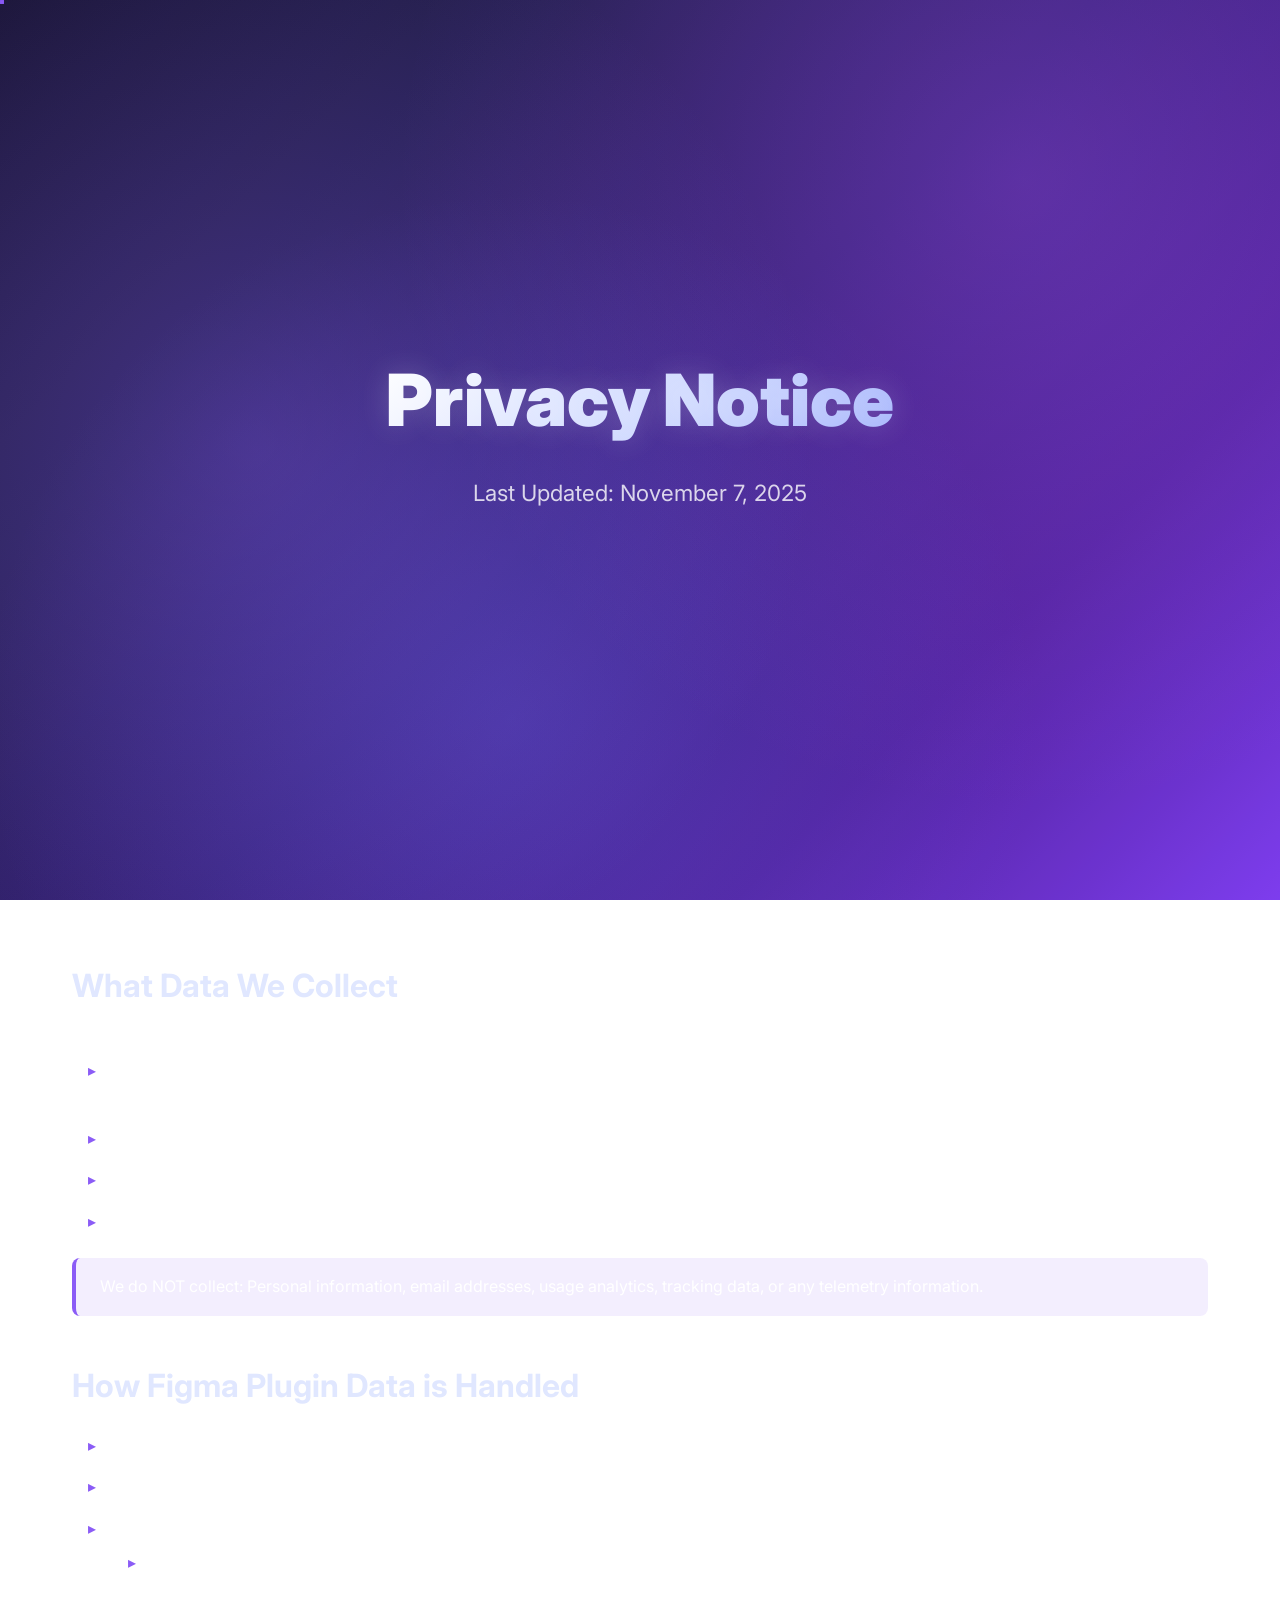
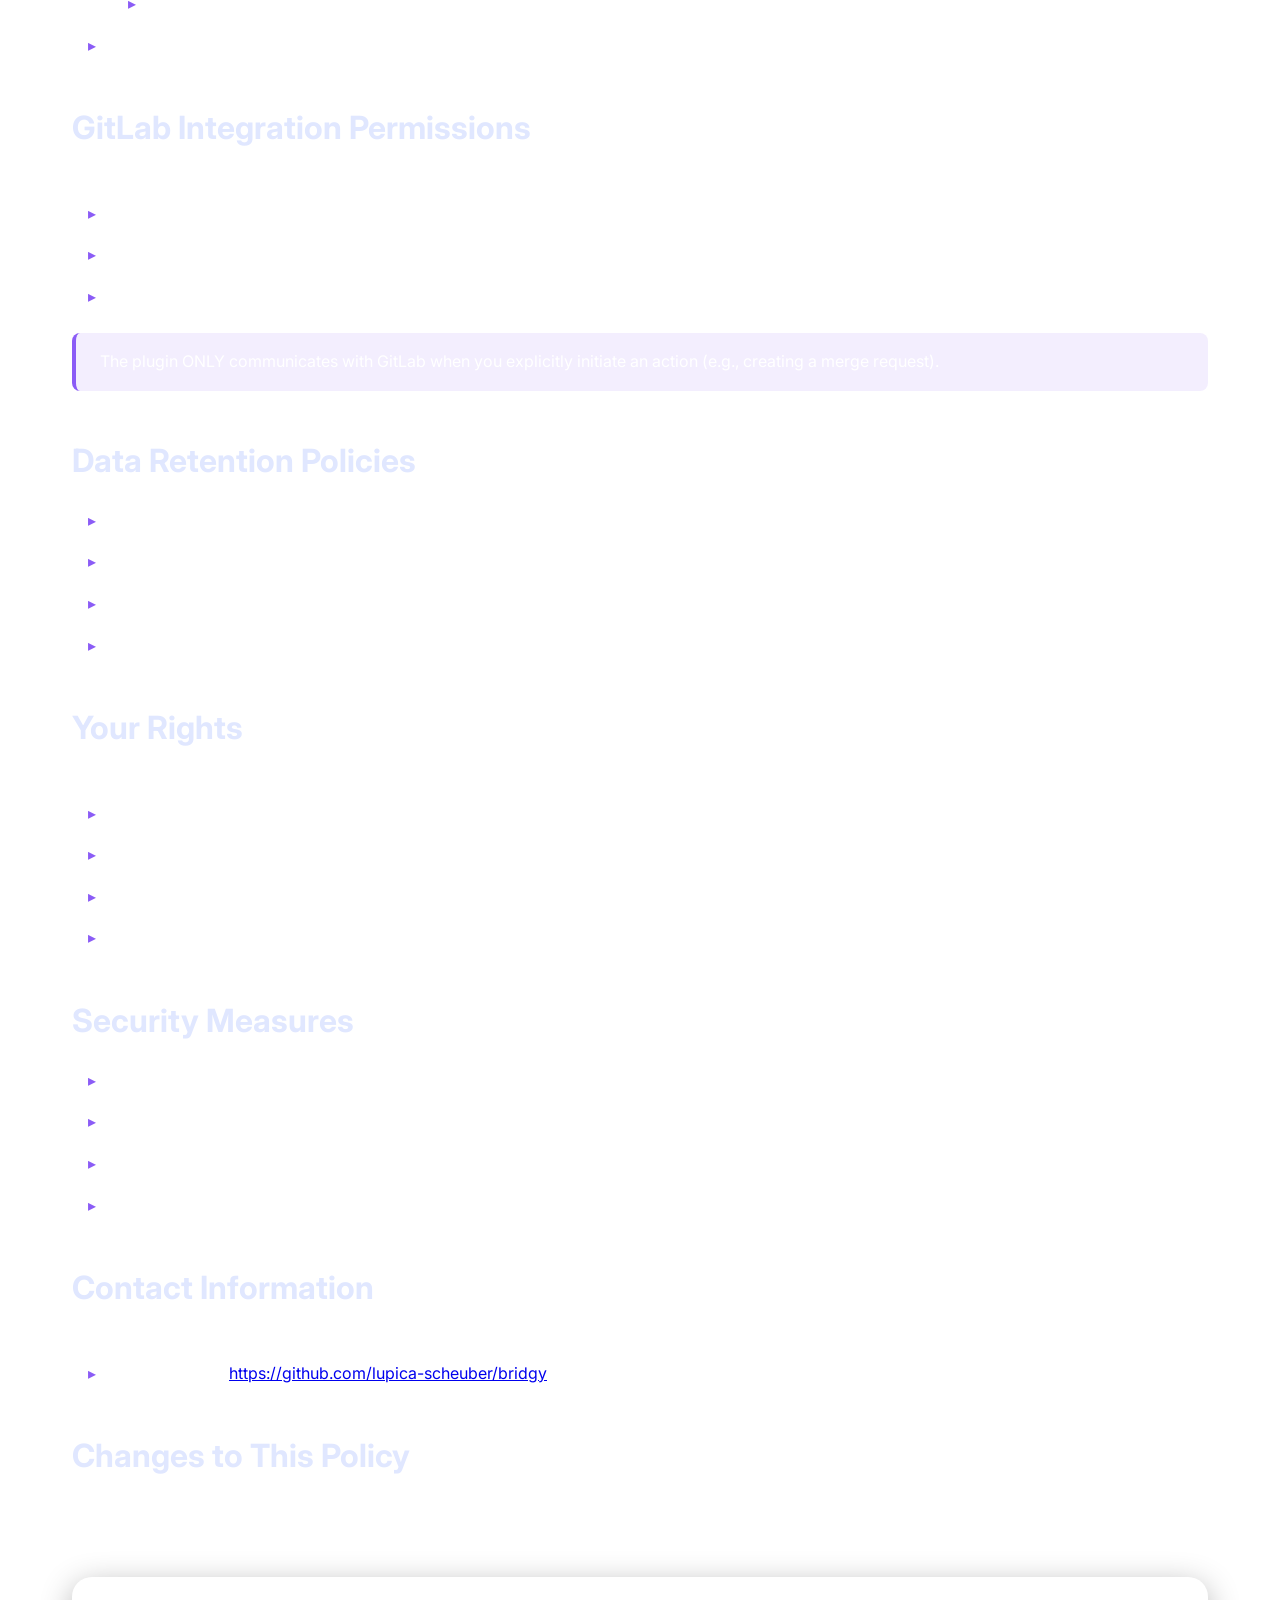
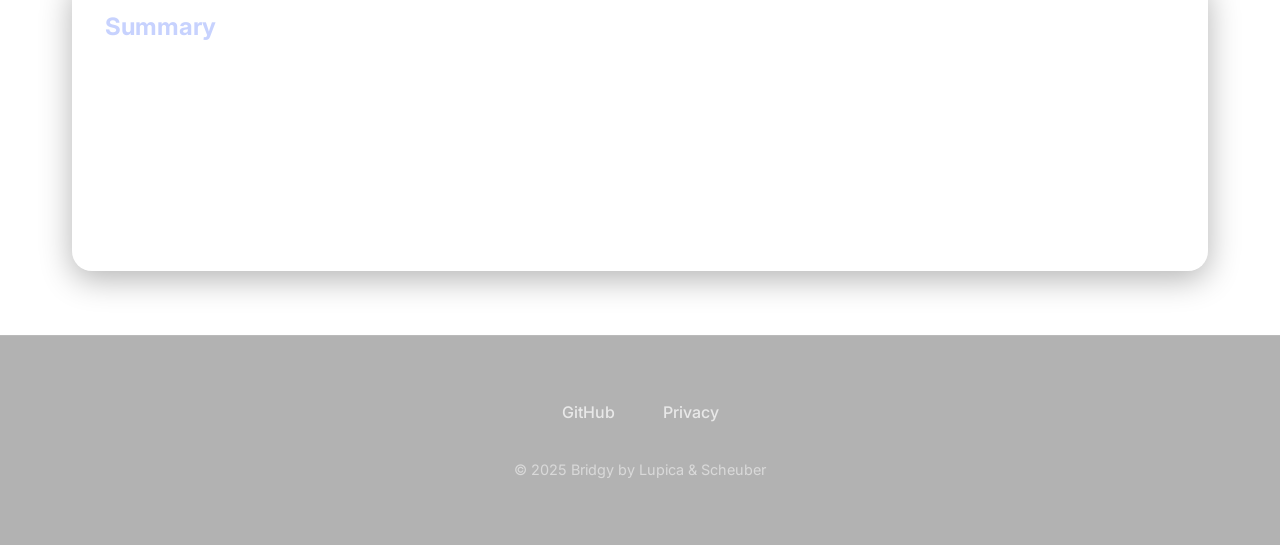
==== privacy-policy.html @ 962720c4 "Convert site to Astro with shared layout and improved footer - Replace plain HTML with Astro-generat" ====
<!DOCTYPE html><html lang="en"> <head><meta charset="UTF-8"><meta name="viewport" content="width=device-width, initial-scale=1.0"><title>Privacy Policy - Bridgy</title><meta name="description" content="Privacy policy for Bridgy - Learn how we handle your data in our Figma to code automation plugin"><meta name="keywords" content="Figma Plugin, Design to Code, Automated UI Engineering, Design Tokens, Git Integration, Tailwind Export, Design Handoff, UI Automation"><meta name="author" content="Lupica & Scheuber"><meta name="robots" content="index, follow"><link rel="canonical" href="https://bridgy.dev/privacy-policy/"><!-- Open Graph / Facebook --><meta property="og:type" content="website"><meta property="og:url" content="https://bridgy.dev/privacy-policy/"><meta property="og:title" content="Privacy Policy - Bridgy"><meta property="og:description" content="Privacy policy for Bridgy - Learn how we handle your data in our Figma to code automation plugin"><meta property="og:image" content="https://bridgy.dev/og-image.svg"><meta property="og:site_name" content="Bridgy"><!-- Twitter --><meta property="twitter:card" content="summary_large_image"><meta property="twitter:title" content="Privacy Policy - Bridgy"><meta property="twitter:description" content="Privacy policy for Bridgy - Learn how we handle your data in our Figma to code automation plugin"><meta property="twitter:image" content="https://bridgy.dev/og-image.svg"><!-- Additional SEO --><meta name="theme-color" content="#8b5cf6"><link rel="icon" type="image/svg+xml" href="/favicon.svg"><link rel="manifest" href="/manifest.json"><!-- Fonts --><link rel="preconnect" href="https://fonts.googleapis.com"><link rel="preconnect" href="https://fonts.gstatic.com" crossorigin><link href="https://fonts.googleapis.com/css2?family=Inter:wght@300;400;500;600;700;800;900&display=swap" rel="stylesheet"><link rel="stylesheet" href="/_astro/index.Dl9SPty_.css">
<style>.privacy-hero[data-astro-cid-3llnt6j6]{padding:4rem 0;background:#8b5cf61a}.privacy-content[data-astro-cid-3llnt6j6]{padding:4rem 0}.privacy-section[data-astro-cid-3llnt6j6]{margin-bottom:3rem}.privacy-section[data-astro-cid-3llnt6j6] h2[data-astro-cid-3llnt6j6]{font-size:2rem;margin-bottom:1.5rem;color:#e0e7ff}.privacy-section[data-astro-cid-3llnt6j6] ul[data-astro-cid-3llnt6j6]{list-style:none;padding-left:1rem}.privacy-section[data-astro-cid-3llnt6j6] li[data-astro-cid-3llnt6j6]{margin-bottom:1rem;position:relative;padding-left:1.5rem}.privacy-section[data-astro-cid-3llnt6j6] li[data-astro-cid-3llnt6j6]:before{content:"▸";position:absolute;left:0;color:#8b5cf6}.privacy-section[data-astro-cid-3llnt6j6] ul[data-astro-cid-3llnt6j6] ul[data-astro-cid-3llnt6j6]{margin-top:.5rem}.privacy-highlight[data-astro-cid-3llnt6j6]{background:#8b5cf61a;border-left:4px solid #8b5cf6;padding:1rem 1.5rem;margin:1.5rem 0;border-radius:8px}.privacy-summary[data-astro-cid-3llnt6j6]{margin-top:3rem;padding:2rem}.privacy-summary[data-astro-cid-3llnt6j6] h3[data-astro-cid-3llnt6j6]{font-size:1.5rem;margin-bottom:1rem;color:#c7d2fe}
</style></head> <body>  <header data-astro-cid-3llnt6j6> <section class="hero privacy-hero" data-astro-cid-3llnt6j6> <div class="container" data-astro-cid-3llnt6j6> <div class="hero-content" data-astro-cid-3llnt6j6> <h1 class="hero-title" data-astro-cid-3llnt6j6>Privacy Notice</h1> <p class="hero-subtitle" data-astro-cid-3llnt6j6>Last Updated: November 7, 2025</p> </div> </div> </section> </header> <main class="privacy-content" data-astro-cid-3llnt6j6> <div class="container" data-astro-cid-3llnt6j6> <section class="privacy-section" data-astro-cid-3llnt6j6> <h2 data-astro-cid-3llnt6j6>What Data We Collect</h2> <p data-astro-cid-3llnt6j6>Our Figma plugin collects minimal data necessary for its functionality:</p> <ul data-astro-cid-3llnt6j6> <li data-astro-cid-3llnt6j6><strong data-astro-cid-3llnt6j6>Design Data:</strong> CSS variables, component information, text elements, and node properties from your Figma designs - all processed locally within your browser</li> <li data-astro-cid-3llnt6j6><strong data-astro-cid-3llnt6j6>GitLab Integration Settings:</strong> Project ID, repository URL, file paths, and branch names you provide</li> <li data-astro-cid-3llnt6j6><strong data-astro-cid-3llnt6j6>Authentication Token:</strong> Your GitLab personal access token (encrypted before storage)</li> <li data-astro-cid-3llnt6j6><strong data-astro-cid-3llnt6j6>Settings Preferences:</strong> Your configuration choices for the plugin</li> </ul> <p class="privacy-highlight" data-astro-cid-3llnt6j6>We do NOT collect: Personal information, email addresses, usage analytics, tracking data, or any telemetry information.</p> </section> <section class="privacy-section" data-astro-cid-3llnt6j6> <h2 data-astro-cid-3llnt6j6>How Figma Plugin Data is Handled</h2> <ul data-astro-cid-3llnt6j6> <li data-astro-cid-3llnt6j6>All design data extraction and processing happens locally in your browser</li> <li data-astro-cid-3llnt6j6>No design data is transmitted to external servers</li> <li data-astro-cid-3llnt6j6>Settings can be stored in two ways:
<ul data-astro-cid-3llnt6j6> <li data-astro-cid-3llnt6j6><strong data-astro-cid-3llnt6j6>Personal Storage:</strong> Private to you, not shared with team members</li> <li data-astro-cid-3llnt6j6><strong data-astro-cid-3llnt6j6>Document Storage:</strong> Can be shared with team members (you choose)</li> </ul> </li> <li data-astro-cid-3llnt6j6>All caches are temporary and cleared automatically after 5-10 minutes</li> </ul> </section> <section class="privacy-section" data-astro-cid-3llnt6j6> <h2 data-astro-cid-3llnt6j6>GitLab Integration Permissions</h2> <p data-astro-cid-3llnt6j6>When you connect to GitLab, the plugin requires:</p> <ul data-astro-cid-3llnt6j6> <li data-astro-cid-3llnt6j6><strong data-astro-cid-3llnt6j6>API Access:</strong> Using your personal access token</li> <li data-astro-cid-3llnt6j6><strong data-astro-cid-3llnt6j6>Repository Write Access:</strong> To create commits, branches, and merge requests</li> <li data-astro-cid-3llnt6j6><strong data-astro-cid-3llnt6j6>Repository Read Access:</strong> To verify project information and file paths</li> </ul> <p class="privacy-highlight" data-astro-cid-3llnt6j6>The plugin ONLY communicates with GitLab when you explicitly initiate an action (e.g., creating a merge request).</p> </section> <section class="privacy-section" data-astro-cid-3llnt6j6> <h2 data-astro-cid-3llnt6j6>Data Retention Policies</h2> <ul data-astro-cid-3llnt6j6> <li data-astro-cid-3llnt6j6><strong data-astro-cid-3llnt6j6>Temporary Caches:</strong> Automatically cleared after 5-10 minutes</li> <li data-astro-cid-3llnt6j6><strong data-astro-cid-3llnt6j6>Stored Settings:</strong> Retained until you manually clear them</li> <li data-astro-cid-3llnt6j6><strong data-astro-cid-3llnt6j6>Error Logs:</strong> Kept in memory only (maximum 100 entries, not persisted)</li> <li data-astro-cid-3llnt6j6><strong data-astro-cid-3llnt6j6>No Long-term Storage:</strong> We don't maintain any databases or external storage</li> </ul> </section> <section class="privacy-section" data-astro-cid-3llnt6j6> <h2 data-astro-cid-3llnt6j6>Your Rights</h2> <p data-astro-cid-3llnt6j6>You have complete control over your data:</p> <ul data-astro-cid-3llnt6j6> <li data-astro-cid-3llnt6j6><strong data-astro-cid-3llnt6j6>Access:</strong> View all stored settings directly in the plugin interface</li> <li data-astro-cid-3llnt6j6><strong data-astro-cid-3llnt6j6>Deletion:</strong> Clear all data instantly using the "Reset All Settings" option</li> <li data-astro-cid-3llnt6j6><strong data-astro-cid-3llnt6j6>Portability:</strong> Export your generated CSS/code at any time</li> <li data-astro-cid-3llnt6j6><strong data-astro-cid-3llnt6j6>Control:</strong> Choose whether to save tokens and share settings with your team</li> </ul> </section> <section class="privacy-section" data-astro-cid-3llnt6j6> <h2 data-astro-cid-3llnt6j6>Security Measures</h2> <ul data-astro-cid-3llnt6j6> <li data-astro-cid-3llnt6j6>GitLab tokens are encrypted using Web Crypto API before storage</li> <li data-astro-cid-3llnt6j6>Input validation prevents injection attacks</li> <li data-astro-cid-3llnt6j6>Sensitive information is removed from error messages</li> <li data-astro-cid-3llnt6j6>All operations have timeout protection</li> </ul> </section> <section class="privacy-section" data-astro-cid-3llnt6j6> <h2 data-astro-cid-3llnt6j6>Contact Information</h2> <p data-astro-cid-3llnt6j6>For privacy-related questions or concerns:</p> <ul data-astro-cid-3llnt6j6> <li data-astro-cid-3llnt6j6><strong data-astro-cid-3llnt6j6>GitHub Issues:</strong> <a href="https://github.com/lupica-scheuber/bridgy" data-astro-cid-3llnt6j6>https://github.com/lupica-scheuber/bridgy</a></li> </ul> </section> <section class="privacy-section" data-astro-cid-3llnt6j6> <h2 data-astro-cid-3llnt6j6>Changes to This Policy</h2> <p data-astro-cid-3llnt6j6>We will notify users of any material changes to this privacy notice through the plugin interface or our website.</p> </section> <div class="privacy-summary glass-morph" data-astro-cid-3llnt6j6> <h3 data-astro-cid-3llnt6j6>Summary</h3> <p data-astro-cid-3llnt6j6>This privacy notice reflects that your plugin:</p> <ul data-astro-cid-3llnt6j6> <li data-astro-cid-3llnt6j6>Operates with minimal data collection</li> <li data-astro-cid-3llnt6j6>Processes everything locally</li> <li data-astro-cid-3llnt6j6>Only communicates with GitLab (when user-initiated)</li> <li data-astro-cid-3llnt6j6>Provides full user control over data</li> <li data-astro-cid-3llnt6j6>Implements security best practices</li> <li data-astro-cid-3llnt6j6>Contains no tracking or analytics</li> </ul> </div> </div> </main>  <footer class="footer"> <div class="container"> <div class="footer-content"> <div class="footer-links"> <a href="https://github.com/lupica-scheuber/bridgy">GitHub</a> <a href="/privacy-policy">Privacy</a> </div> <p class="footer-text">© 2025 Bridgy by Lupica & Scheuber</p> </div> </div> </footer> <script src="/script.js"></script> </body> </html>
---- _astro/index.Dl9SPty_.css ----
*{margin:0;padding:0;box-sizing:border-box}html,body{overflow-x:hidden;width:100%;max-width:100vw}*,*:before,*:after{box-sizing:border-box;max-width:100%}body{font-family:Inter,-apple-system,BlinkMacSystemFont,Segoe UI,sans-serif;line-height:1.6;color:#fff;background:linear-gradient(135deg,#0f0f23,#1a1a3e,#2d1b69,#4c1d95,#7c3aed);background-attachment:fixed}.container{max-width:1200px;margin:0 auto;padding:0 2rem}h1,h2,h3{font-weight:700;line-height:1.4}.section-title{font-size:3.5rem;text-align:center;margin-bottom:1.5rem;line-height:1.2;background:linear-gradient(135deg,#fff,#e0e7ff,#c7d2fe);-webkit-background-clip:text;-webkit-text-fill-color:transparent;background-clip:text;font-weight:900;text-shadow:0 0 30px rgba(255,255,255,.1)}.glass-morph{background:#ffffff14;backdrop-filter:blur(20px);-webkit-backdrop-filter:blur(20px);border:1px solid rgba(255,255,255,.1);border-radius:20px;box-shadow:0 8px 32px #0000004d,inset 0 1px #ffffff1a}.glass-card{background:#ffffff0d;backdrop-filter:blur(15px);-webkit-backdrop-filter:blur(15px);border:1px solid rgba(255,255,255,.08);border-radius:16px;transition:all .4s cubic-bezier(.25,.46,.45,.94);will-change:transform}.glass-card:hover{background:#ffffff1f;border-color:#8b5cf64d;transform:translateY(-8px) scale(1.02);box-shadow:0 20px 40px #0006,0 0 0 1px #8b5cf633}.btn{display:inline-flex;align-items:center;padding:1rem 2.5rem;border-radius:50px;font-weight:600;text-decoration:none;transition:all .3s cubic-bezier(.25,.46,.45,.94);cursor:pointer;border:none;font-size:1.1rem;position:relative;overflow:hidden}.btn:before{content:"";position:absolute;top:0;left:-100%;width:100%;height:100%;background:linear-gradient(90deg,transparent,rgba(255,255,255,.2),transparent);transition:left .5s}.btn:hover:before{left:100%}.btn-primary{background:linear-gradient(135deg,#6366f1,#8b5cf6,#a855f7);color:#fff;box-shadow:0 8px 32px #8b5cf666}.btn-primary:hover{transform:translateY(-3px) scale(1.05);box-shadow:0 12px 40px #8b5cf699}.btn-secondary{background:#ffffff1a;color:#fff;border:2px solid rgba(255,255,255,.2);backdrop-filter:blur(10px)}.btn-secondary:hover{background:#fff3;border-color:#8b5cf680;transform:translateY(-3px) scale(1.05)}.hero{min-height:100vh;display:flex;align-items:center;padding:6rem 0;position:relative;overflow:hidden}.hero:before{content:"";position:absolute;top:0;left:0;width:100%;height:100%;background:radial-gradient(circle at 20% 50%,rgba(139,92,246,.3) 0%,transparent 50%),radial-gradient(circle at 80% 20%,rgba(168,85,247,.3) 0%,transparent 50%),radial-gradient(circle at 40% 80%,rgba(99,102,241,.3) 0%,transparent 50%);z-index:0}.hero-content{text-align:center;max-width:100%;margin:0 auto;position:relative;z-index:2;padding:0 1rem}.hero-title{font-size:4.5rem;font-weight:900;margin-bottom:2rem;line-height:1.2;word-wrap:break-word;hyphens:auto;background:linear-gradient(135deg,#fff,#e0e7ff,#c7d2fe,#a5b4fc);-webkit-background-clip:text;-webkit-text-fill-color:transparent;background-clip:text;text-shadow:0 0 30px rgba(255,255,255,.2);animation:glow 3s ease-in-out infinite alternate}@keyframes glow{0%{text-shadow:0 0 30px rgba(255,255,255,.2)}to{text-shadow:0 0 40px rgba(139,92,246,.4)}}.hero-subtitle{font-size:1.4rem;color:#fffc;margin-bottom:2rem;max-width:700px;margin-left:auto;margin-right:auto;line-height:1.6}.beta-badge{display:flex;gap:1rem;margin-bottom:2rem;flex-wrap:wrap;justify-content:center}.badge{padding:.5rem 1rem;background:#8b5cf633;border:1px solid rgba(139,92,246,.4);border-radius:25px;font-size:.9rem;color:#c7d2fe;backdrop-filter:blur(10px)}.hero-stats{display:flex;justify-content:center;gap:3rem;margin:3rem 0;flex-wrap:wrap}.stat-item{text-align:center;padding:1.5rem;background:#ffffff0d;border-radius:20px;backdrop-filter:blur(10px);border:1px solid rgba(255,255,255,.1);min-width:120px}.stat-number{display:block;font-size:2.5rem;font-weight:900;background:linear-gradient(135deg,#8b5cf6,#a855f7);-webkit-background-clip:text;-webkit-text-fill-color:transparent;background-clip:text}.stat-label{font-size:.9rem;color:#ffffffb3;text-transform:uppercase;letter-spacing:1px}.hero-buttons{display:flex;gap:1.5rem;justify-content:center;flex-wrap:wrap;margin-top:3rem}.hero-visual{margin-top:5rem;position:relative;height:300px}.glass-container{position:relative;width:100%;height:100%;display:flex;justify-content:center;align-items:center}.floating-elements{position:relative;width:400px;height:200px}.float-item{position:absolute;font-size:3rem;animation:float 6s ease-in-out infinite;filter:drop-shadow(0 0 20px rgba(139,92,246,.6))}.figma-item{top:20%;left:10%;animation-delay:0s}.code-item{top:20%;right:10%;animation-delay:2s}.sync-item{bottom:20%;left:50%;transform:translate(-50%);animation-delay:4s}@keyframes float{0%,to{transform:translateY(0) rotate(0)}25%{transform:translateY(-20px) rotate(5deg)}50%{transform:translateY(-10px) rotate(-3deg)}75%{transform:translateY(-15px) rotate(2deg)}}.liquid-flow{position:absolute;top:50%;left:50%;transform:translate(-50%,-50%);width:300px;height:150px;background:linear-gradient(45deg,#8b5cf6,#a855f7,#6366f1);border-radius:50%;opacity:.2;animation:liquidMove 8s ease-in-out infinite;filter:blur(20px)}@keyframes liquidMove{0%,to{transform:translate(-50%,-50%) scale(1) rotate(0);border-radius:50%}25%{transform:translate(-40%,-60%) scale(1.2) rotate(90deg);border-radius:60% 40% 30% 70%}50%{transform:translate(-60%,-40%) scale(.8) rotate(180deg);border-radius:30% 60% 70% 40%}75%{transform:translate(-45%,-55%) scale(1.1) rotate(270deg);border-radius:40% 60% 60% 40%}}.problem{padding:8rem 0;position:relative}.research-quote{text-align:center;font-style:italic;font-size:1.3rem;color:#fff9;margin-bottom:4rem;border-left:4px solid #8b5cf6;padding-left:2rem;margin-left:auto;margin-right:auto;max-width:600px}.problem-grid{display:grid;grid-template-columns:repeat(auto-fit,minmax(350px,1fr));gap:2.5rem;margin-top:3rem}.problem-item{padding:3rem 2rem;text-align:center;transition:all .4s ease;position:relative;will-change:transform}.problem-item h3{font-size:1.5rem;margin:1rem 0;color:#fff}.problem-icon{font-size:3.5rem;margin-bottom:1.5rem;filter:drop-shadow(0 0 20px rgba(239,68,68,.6))}.problem-item p{color:#fffc;font-size:1.1rem;line-height:1.6}.solution{padding:8rem 0;position:relative}.solution-subtitle{text-align:center;font-size:1.3rem;color:#ffffffb3;margin-bottom:4rem}.solution-grid{display:grid;grid-template-columns:repeat(auto-fit,minmax(300px,1fr));gap:2rem}.solution-item{padding:3rem 2.5rem;text-align:center;transition:all .2s cubic-bezier(.25,.46,.45,.94);position:relative;cursor:pointer;will-change:transform}.gradient-icon{font-size:3.5rem;margin-bottom:1.5rem;background:linear-gradient(135deg,#8b5cf6,#a855f7);-webkit-background-clip:text;-webkit-text-fill-color:transparent;background-clip:text;filter:drop-shadow(0 0 20px rgba(139,92,246,.6))}.solution-item h3{font-size:1.6rem;margin-bottom:1rem;color:#fff}.solution-item p{color:#fffc;font-size:1.1rem;line-height:1.6;margin-bottom:1.5rem}.tech-stack{padding:.5rem 1rem;background:#8b5cf633;border-radius:20px;font-size:.9rem;color:#c7d2fe;border:1px solid rgba(139,92,246,.3)}.solution-item:hover{transform:translateY(-10px) rotateX(5deg)}.roadmap{padding:8rem 0;background:#ffffff05}.timeline{max-width:800px;margin:0 auto;position:relative}.timeline:before{content:"";position:absolute;left:50%;top:0;bottom:0;width:2px;background:linear-gradient(180deg,#8b5cf680,#8b5cf633);transform:translate(-50%)}.timeline-item{position:relative;margin-bottom:4rem;display:flex;align-items:center;gap:2rem}.timeline-item:nth-child(2n){flex-direction:row-reverse}.timeline-badge{width:60px;height:60px;border-radius:50%;display:flex;align-items:center;justify-content:center;font-size:1.5rem;position:relative;z-index:2;flex-shrink:0}.timeline-badge.current{background:linear-gradient(135deg,#10b981,#059669);box-shadow:0 0 20px #10b98166}.timeline-badge.future{background:linear-gradient(135deg,#8b5cf6,#7c3aed);box-shadow:0 0 20px #8b5cf666}.timeline-content{flex:1;padding:2rem;background:#ffffff0d;border:1px solid rgba(255,255,255,.1);border-radius:15px;backdrop-filter:blur(10px)}.timeline-content h3{color:#fff;margin-bottom:1rem;font-size:1.3rem}.timeline-content p{color:#fffc;line-height:1.6;margin-bottom:1rem}.timeline-date{color:#8b5cf6;font-weight:600;font-size:.9rem}@media(max-width:768px){.timeline:before{left:30px}.timeline-item{flex-direction:row!important;padding-left:80px}.timeline-badge{position:absolute;left:0}}.features{padding:8rem 0}.limitations{padding:8rem 0;background:#ef44440d}.limitation-grid{display:grid;grid-template-columns:repeat(auto-fit,minmax(300px,1fr));gap:2rem;margin-top:3rem}.limitation-item{padding:2.5rem;text-align:center;border:1px solid rgba(239,68,68,.2);background:#ef44440d}.limitation-icon{font-size:3rem;margin-bottom:1.5rem;filter:drop-shadow(0 0 20px rgba(239,68,68,.6))}.limitation-item h3{color:#fff;margin-bottom:1rem;font-size:1.3rem}.limitation-item p{color:#fffc;line-height:1.6}.problem-examples{margin-top:4rem;text-align:center}.problem-examples h3{color:#fff;font-size:2rem;margin-bottom:2rem}.scenario-grid{display:grid;grid-template-columns:repeat(auto-fit,minmax(300px,1fr));gap:2rem;margin-top:2rem}.scenario-item{padding:2rem;background:#ffffff08;border:1px solid rgba(255,255,255,.1);border-radius:15px;text-align:left}.scenario-item h4{color:#fff;margin-bottom:1rem;font-size:1.1rem;line-height:1.4}.scenario-item p{color:#ffffffb3;line-height:1.5;font-style:italic}.target-audience{padding:8rem 0;background:#ffffff05}.audience-grid{display:grid;grid-template-columns:repeat(auto-fit,minmax(280px,1fr));gap:2rem;margin-top:3rem}.audience-item{padding:2.5rem 2rem;text-align:center;transition:all .3s ease}.audience-item:hover{transform:translateY(-5px)}.audience-icon{font-size:3rem;margin-bottom:1.5rem}.audience-item h3{color:#fff;margin-bottom:1rem;font-size:1.4rem}.audience-item p{color:#fffc;line-height:1.6;margin-bottom:1.5rem}.audience-item ul{list-style:none;padding:0;text-align:left;max-width:250px;margin:0 auto}.audience-item li{color:#ffffffb3;padding:.5rem 0;border-bottom:1px solid rgba(255,255,255,.1);font-size:.9rem}.audience-item li:before{content:"✓ ";color:#10b981;font-weight:700}.audience-item li:last-child{border-bottom:none}.features-grid{display:grid;grid-template-columns:repeat(auto-fit,minmax(350px,1fr));gap:2.5rem}.feature-card{padding:2.5rem;border-radius:20px;transition:all .4s ease;background:#ffffff08;border:1px solid rgba(255,255,255,.05);backdrop-filter:blur(10px);will-change:transform}.feature-card:hover{background:#ffffff14;border-color:#8b5cf666;transform:translateY(-5px)}.feature-card h3{font-size:1.4rem;margin-bottom:1rem;color:#fff}.feature-card p{color:#ffffffb3;line-height:1.6}.use-cases{padding:8rem 0}.use-case-grid{display:grid;grid-template-columns:repeat(auto-fit,minmax(450px,1fr));gap:4rem}.use-case{padding:4rem 3rem;text-align:center;background:#ffffff0d;border-radius:25px;backdrop-filter:blur(15px);border:1px solid rgba(255,255,255,.1);transition:all .4s ease}.use-case:hover{transform:translateY(-8px);background:#ffffff1a}.use-case-icon{font-size:4rem;margin-bottom:2rem;filter:drop-shadow(0 0 20px rgba(139,92,246,.6))}.use-case h3{font-size:1.8rem;margin-bottom:1.5rem;color:#fff}.use-case p{font-size:1.2rem;color:#fffc;line-height:1.6}.testimonials{padding:8rem 0}.testimonial{text-align:center;max-width:900px;margin:0 auto;padding:4rem 3rem;position:relative}.quote-icon{font-size:3rem;margin-bottom:2rem;opacity:.8}.testimonial blockquote{font-size:1.8rem;font-style:italic;margin-bottom:2rem;line-height:1.4;color:#fff}.testimonial cite{font-size:1.1rem;opacity:.8;color:#ffffffb3}.testimonial-stats{margin-top:2rem}.highlight{background:linear-gradient(135deg,#8b5cf6,#a855f7);padding:.5rem 1.5rem;border-radius:20px;font-weight:600;font-size:.9rem;text-transform:uppercase;letter-spacing:1px}.cta{padding:8rem 0;text-align:center;position:relative}.cta-title{font-size:3.5rem;margin-bottom:1.5rem;background:linear-gradient(135deg,#fff,#e0e7ff);-webkit-background-clip:text;-webkit-text-fill-color:transparent;background-clip:text;font-weight:900}.cta-subtitle{font-size:1.3rem;color:#ffffffb3;margin-bottom:3rem}.cta-buttons{display:flex;gap:2rem;justify-content:center;flex-wrap:wrap;margin-bottom:4rem}.newsletter{display:flex;gap:1rem;justify-content:center;align-items:center;flex-wrap:wrap;max-width:500px;margin:0 auto}.email-input{flex:1;min-width:280px;padding:1rem 1.5rem;background:#ffffff0d;border:2px solid rgba(255,255,255,.1);border-radius:50px;font-size:1rem;color:#fff;backdrop-filter:blur(10px);transition:all .3s ease}.email-input::placeholder{color:#ffffff80}.email-input:focus{outline:none;border-color:#8b5cf680;background:#ffffff1a}.footer{padding:4rem 0;background:#0000004d;backdrop-filter:blur(20px);border-top:1px solid rgba(255,255,255,.1)}.footer-content{text-align:center}.footer-links{display:flex;gap:3rem;justify-content:center;margin-bottom:2rem;flex-wrap:wrap}.footer-links a{color:#ffffffb3;text-decoration:none;transition:all .3s ease;font-weight:500}.footer-links a:hover{color:#8b5cf6;transform:translateY(-2px)}.footer-text{color:#ffffff80;font-size:.9rem}[data-parallax]{transition:transform .1s ease-out}[data-tilt]{transition:transform .3s ease}[data-tilt]:hover{transform:perspective(1000px) rotateX(10deg) rotateY(10deg) translateZ(20px)}@media(max-width:768px){.code-example-grid{grid-template-columns:1fr}.comparison-table{padding:1rem}.comparison-table th,.comparison-table td{padding:.75rem;font-size:.9rem}.pricing-grid{grid-template-columns:1fr}pre{font-size:.8rem}}@media(max-width:768px){.container{padding:0 1rem}.hero-title{font-size:3rem;word-break:break-word;overflow-wrap:break-word}.section-title{font-size:2.5rem}.hero-stats{gap:1.5rem}.hero-buttons{flex-direction:column;align-items:center}.btn{width:100%;max-width:300px;justify-content:center}.floating-elements{width:300px;height:150px}.float-item{font-size:2rem}.newsletter{flex-direction:column}.email-input{width:100%}.problem-grid,.solution-grid,.features-grid,.use-case-grid{grid-template-columns:1fr}.footer-links{flex-direction:column;gap:1.5rem}.testimonial blockquote{font-size:1.4rem}}@media(max-width:480px){.hero{padding:4rem 0}.hero-title{font-size:2.2rem;word-break:break-word;overflow-wrap:break-word}.section-title{font-size:2rem}.cta-title{font-size:2.5rem}.problem-item,.solution-item,.use-case{padding:2rem 1.5rem}.code-example-grid{grid-template-columns:1fr}.code-example{padding:1.5rem 1rem}.code-block{margin:0 -1rem}pre{padding:1rem;font-size:.8rem;white-space:pre-wrap;word-break:break-all}.code-header{padding:.75rem 1rem;flex-direction:column;gap:.5rem;text-align:center}}.code-examples{padding:8rem 0;background:linear-gradient(135deg,#0000001a,#0003)}.section-subtitle{text-align:center;font-size:1.3rem;color:#ffffffb3;margin-bottom:3rem}.code-example-grid{display:grid;grid-template-columns:repeat(auto-fit,minmax(300px,1fr));gap:2rem;margin-top:3rem}.code-example{padding:2.5rem;transition:all .4s ease}.code-example h3{font-size:1.4rem;margin-bottom:1rem;color:#fff;font-weight:600}.code-example p{color:#fffc;margin-bottom:1.5rem}.code-block{background:#0006;border-radius:12px;overflow:hidden;border:1px solid rgba(255,255,255,.1)}.code-header{display:flex;justify-content:space-between;align-items:center;padding:1rem 1.5rem;background:#0003;border-bottom:1px solid rgba(255,255,255,.1)}.file-name{color:#a5b4fc;font-weight:500;font-size:.9rem}.language{color:#8b5cf6;font-size:.8rem;font-weight:600;text-transform:uppercase}pre{margin:0;padding:1.5rem;overflow-x:hidden;white-space:pre-wrap;word-break:break-word}code{font-family:JetBrains Mono,Fira Code,monospace;font-size:.9rem;line-height:1.6;color:#e0e7ff}.comparison{padding:8rem 0}.comparison-table{overflow-x:hidden;padding:3rem;margin-top:3rem}.comparison-table table{width:100%;border-collapse:separate;border-spacing:0;background:#ffffff08;border-radius:16px;overflow:hidden;table-layout:fixed}.comparison-table th,.comparison-table td{padding:1.5rem;text-align:left;border-bottom:1px solid rgba(255,255,255,.1);word-wrap:break-word;overflow-wrap:break-word}.comparison-table th{background:#8b5cf633;color:#fff;font-weight:600;font-size:1.1rem}.comparison-table td{color:#ffffffe6}.comparison-table tbody tr:hover{background:#ffffff0d}.time-label{display:block;font-size:.85rem;color:#fff9;margin-top:.25rem}.savings{color:#34d399;font-weight:700;font-size:1.2rem}.savings.total{color:#fff;background:linear-gradient(135deg,#6366f1,#8b5cf6);padding:.5rem 1rem;border-radius:8px}.comparison-table tfoot td{border-bottom:none;font-weight:600;font-size:1.1rem}.pricing{padding:8rem 0;background:linear-gradient(135deg,#6366f10d,#8b5cf61a)}.pricing-grid{display:grid;grid-template-columns:repeat(auto-fit,minmax(350px,1fr));gap:2rem;margin-top:3rem}.pricing-card{padding:3rem 2.5rem;border-radius:20px;position:relative;transition:all .4s ease;text-align:center}.pricing-card:hover{transform:translateY(-8px)}.pricing-card.featured{border:2px solid #8b5cf6;box-shadow:0 0 40px #8b5cf64d}.badge{position:absolute;top:-12px;left:50%;transform:translate(-50%);background:linear-gradient(135deg,#8b5cf6,#a855f7);color:#fff;padding:.5rem 1.5rem;border-radius:20px;font-size:.85rem;font-weight:600}.pricing-header h3{font-size:1.8rem;margin-bottom:1.5rem;color:#fff}.price{display:flex;align-items:baseline;justify-content:center;gap:.5rem;margin-bottom:2rem}.currency{font-size:1.5rem;color:#ffffffb3}.amount{font-size:3.5rem;font-weight:700;color:#fff}.period{color:#ffffffb3}.features-list{list-style:none;padding:0;margin:2rem 0;text-align:left}.features-list li{padding:.75rem 0;color:#fffc;border-bottom:1px solid rgba(255,255,255,.05)}.features-list li:last-child{border-bottom:none}.beta-notice{margin-top:4rem;padding:2rem;text-align:center;border:1px solid rgba(139,92,246,.3)}.beta-notice h3{color:#fff;margin-bottom:1rem;font-size:1.3rem}.beta-notice p{color:#fffc;line-height:1.6;max-width:600px;margin:0 auto}.faq{padding:8rem 0}.faq-grid{display:grid;grid-template-columns:repeat(auto-fit,minmax(400px,1fr));gap:2rem;margin-top:3rem}.faq-item{padding:2.5rem;transition:all .4s ease}.faq-item h3{font-size:1.3rem;margin-bottom:1rem;color:#fff;font-weight:600}.faq-item p{color:#fffc;line-height:1.6;font-size:1rem}::-webkit-scrollbar{width:8px}::-webkit-scrollbar-track{background:#ffffff1a}::-webkit-scrollbar-thumb{background:linear-gradient(135deg,#8b5cf6,#a855f7);border-radius:4px}::-webkit-scrollbar-thumb:hover{background:linear-gradient(135deg,#7c3aed,#9333ea)}
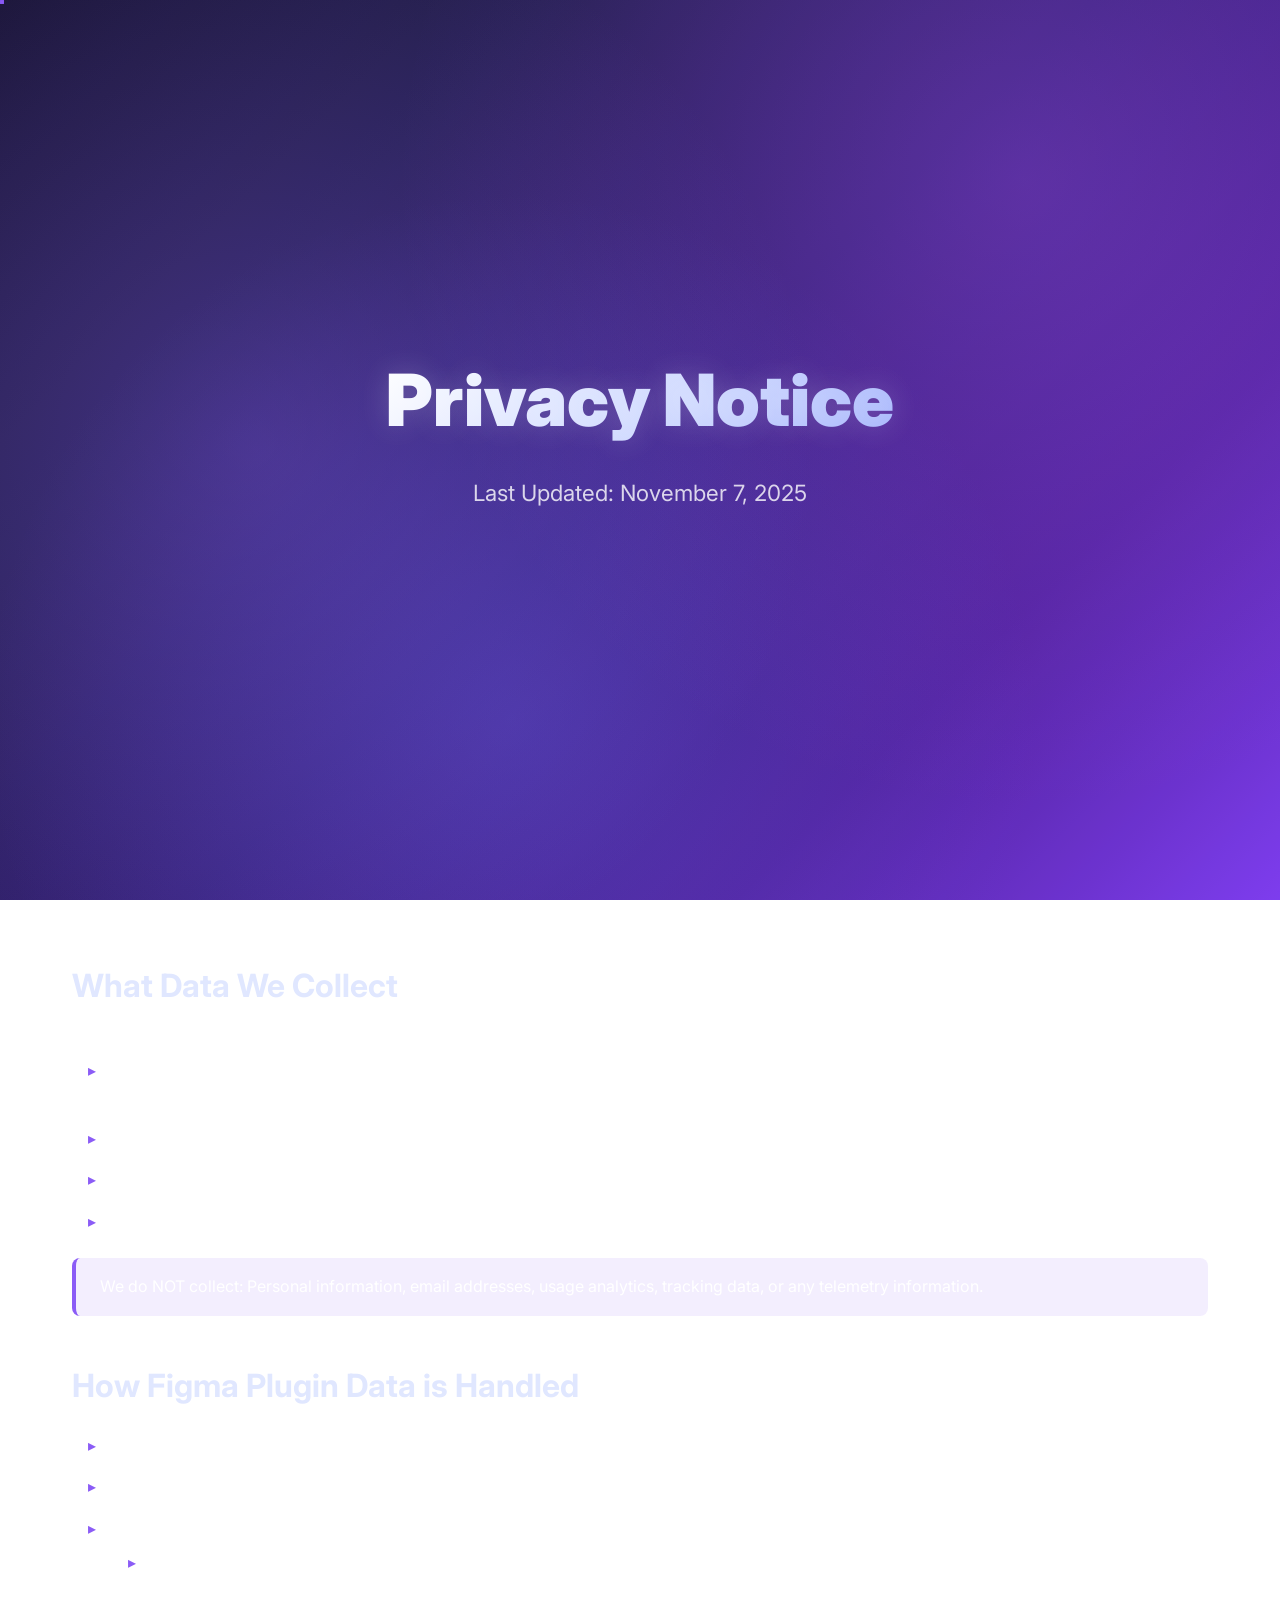
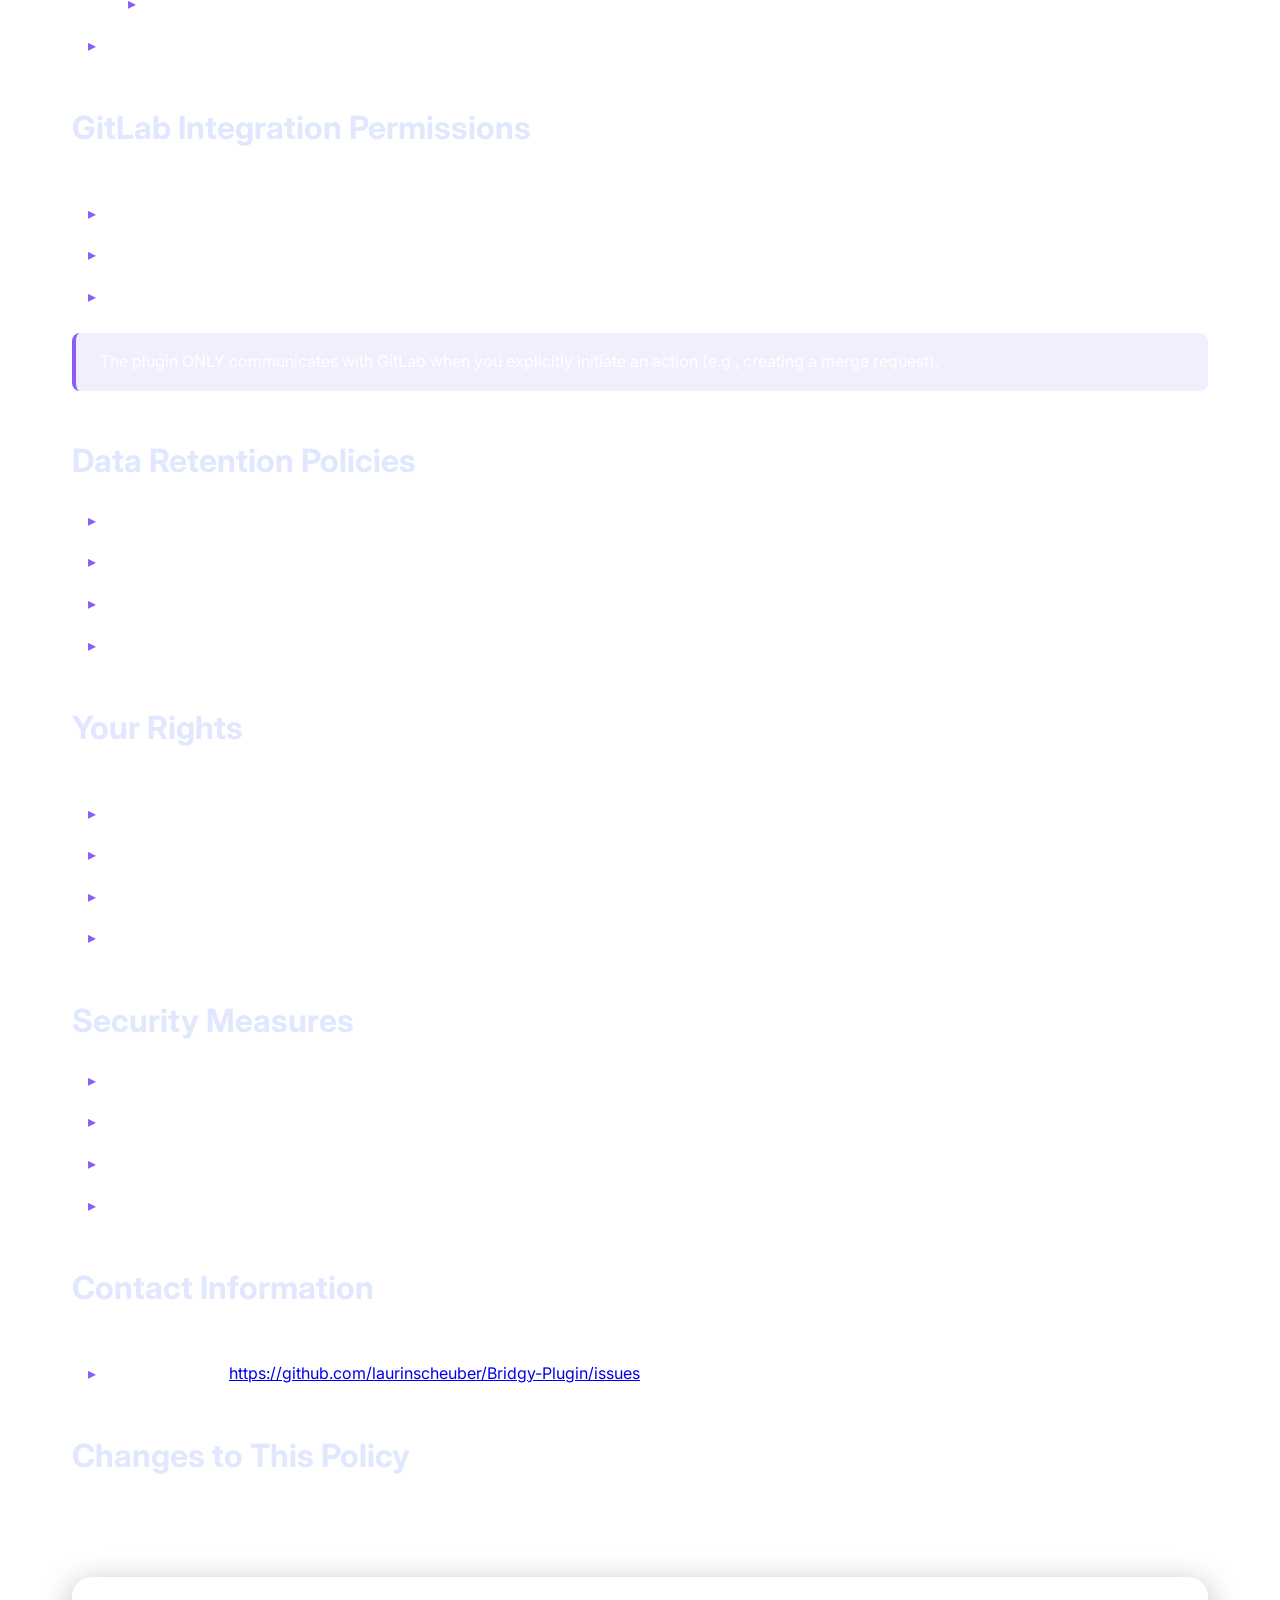
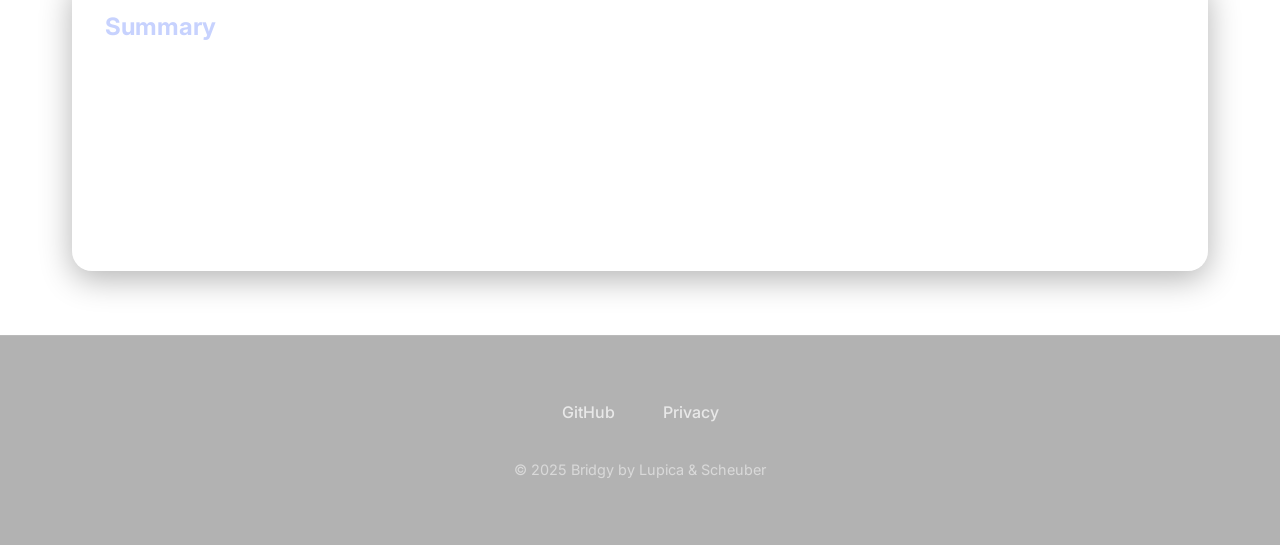
==== commit cc599ddd: "Update GitHub Issues URL to correct repository Change from lupica-scheuber/bridgy to laurinscheuber/" ====
--- a/privacy-policy.html
+++ b/privacy-policy.html
@@ -1,4 +1,4 @@
 <!DOCTYPE html><html lang="en"> <head><meta charset="UTF-8"><meta name="viewport" content="width=device-width, initial-scale=1.0"><title>Privacy Policy - Bridgy</title><meta name="description" content="Privacy policy for Bridgy - Learn how we handle your data in our Figma to code automation plugin"><meta name="keywords" content="Figma Plugin, Design to Code, Automated UI Engineering, Design Tokens, Git Integration, Tailwind Export, Design Handoff, UI Automation"><meta name="author" content="Lupica & Scheuber"><meta name="robots" content="index, follow"><link rel="canonical" href="https://bridgy.dev/privacy-policy/"><!-- Open Graph / Facebook --><meta property="og:type" content="website"><meta property="og:url" content="https://bridgy.dev/privacy-policy/"><meta property="og:title" content="Privacy Policy - Bridgy"><meta property="og:description" content="Privacy policy for Bridgy - Learn how we handle your data in our Figma to code automation plugin"><meta property="og:image" content="https://bridgy.dev/og-image.svg"><meta property="og:site_name" content="Bridgy"><!-- Twitter --><meta property="twitter:card" content="summary_large_image"><meta property="twitter:title" content="Privacy Policy - Bridgy"><meta property="twitter:description" content="Privacy policy for Bridgy - Learn how we handle your data in our Figma to code automation plugin"><meta property="twitter:image" content="https://bridgy.dev/og-image.svg"><!-- Additional SEO --><meta name="theme-color" content="#8b5cf6"><link rel="icon" type="image/svg+xml" href="/favicon.svg"><link rel="manifest" href="/manifest.json"><!-- Fonts --><link rel="preconnect" href="https://fonts.googleapis.com"><link rel="preconnect" href="https://fonts.gstatic.com" crossorigin><link href="https://fonts.googleapis.com/css2?family=Inter:wght@300;400;500;600;700;800;900&display=swap" rel="stylesheet"><link rel="stylesheet" href="/_astro/index.Dl9SPty_.css">
 <style>.privacy-hero[data-astro-cid-3llnt6j6]{padding:4rem 0;background:#8b5cf61a}.privacy-content[data-astro-cid-3llnt6j6]{padding:4rem 0}.privacy-section[data-astro-cid-3llnt6j6]{margin-bottom:3rem}.privacy-section[data-astro-cid-3llnt6j6] h2[data-astro-cid-3llnt6j6]{font-size:2rem;margin-bottom:1.5rem;color:#e0e7ff}.privacy-section[data-astro-cid-3llnt6j6] ul[data-astro-cid-3llnt6j6]{list-style:none;padding-left:1rem}.privacy-section[data-astro-cid-3llnt6j6] li[data-astro-cid-3llnt6j6]{margin-bottom:1rem;position:relative;padding-left:1.5rem}.privacy-section[data-astro-cid-3llnt6j6] li[data-astro-cid-3llnt6j6]:before{content:"▸";position:absolute;left:0;color:#8b5cf6}.privacy-section[data-astro-cid-3llnt6j6] ul[data-astro-cid-3llnt6j6] ul[data-astro-cid-3llnt6j6]{margin-top:.5rem}.privacy-highlight[data-astro-cid-3llnt6j6]{background:#8b5cf61a;border-left:4px solid #8b5cf6;padding:1rem 1.5rem;margin:1.5rem 0;border-radius:8px}.privacy-summary[data-astro-cid-3llnt6j6]{margin-top:3rem;padding:2rem}.privacy-summary[data-astro-cid-3llnt6j6] h3[data-astro-cid-3llnt6j6]{font-size:1.5rem;margin-bottom:1rem;color:#c7d2fe}
 </style></head> <body>  <header data-astro-cid-3llnt6j6> <section class="hero privacy-hero" data-astro-cid-3llnt6j6> <div class="container" data-astro-cid-3llnt6j6> <div class="hero-content" data-astro-cid-3llnt6j6> <h1 class="hero-title" data-astro-cid-3llnt6j6>Privacy Notice</h1> <p class="hero-subtitle" data-astro-cid-3llnt6j6>Last Updated: November 7, 2025</p> </div> </div> </section> </header> <main class="privacy-content" data-astro-cid-3llnt6j6> <div class="container" data-astro-cid-3llnt6j6> <section class="privacy-section" data-astro-cid-3llnt6j6> <h2 data-astro-cid-3llnt6j6>What Data We Collect</h2> <p data-astro-cid-3llnt6j6>Our Figma plugin collects minimal data necessary for its functionality:</p> <ul data-astro-cid-3llnt6j6> <li data-astro-cid-3llnt6j6><strong data-astro-cid-3llnt6j6>Design Data:</strong> CSS variables, component information, text elements, and node properties from your Figma designs - all processed locally within your browser</li> <li data-astro-cid-3llnt6j6><strong data-astro-cid-3llnt6j6>GitLab Integration Settings:</strong> Project ID, repository URL, file paths, and branch names you provide</li> <li data-astro-cid-3llnt6j6><strong data-astro-cid-3llnt6j6>Authentication Token:</strong> Your GitLab personal access token (encrypted before storage)</li> <li data-astro-cid-3llnt6j6><strong data-astro-cid-3llnt6j6>Settings Preferences:</strong> Your configuration choices for the plugin</li> </ul> <p class="privacy-highlight" data-astro-cid-3llnt6j6>We do NOT collect: Personal information, email addresses, usage analytics, tracking data, or any telemetry information.</p> </section> <section class="privacy-section" data-astro-cid-3llnt6j6> <h2 data-astro-cid-3llnt6j6>How Figma Plugin Data is Handled</h2> <ul data-astro-cid-3llnt6j6> <li data-astro-cid-3llnt6j6>All design data extraction and processing happens locally in your browser</li> <li data-astro-cid-3llnt6j6>No design data is transmitted to external servers</li> <li data-astro-cid-3llnt6j6>Settings can be stored in two ways:
-<ul data-astro-cid-3llnt6j6> <li data-astro-cid-3llnt6j6><strong data-astro-cid-3llnt6j6>Personal Storage:</strong> Private to you, not shared with team members</li> <li data-astro-cid-3llnt6j6><strong data-astro-cid-3llnt6j6>Document Storage:</strong> Can be shared with team members (you choose)</li> </ul> </li> <li data-astro-cid-3llnt6j6>All caches are temporary and cleared automatically after 5-10 minutes</li> </ul> </section> <section class="privacy-section" data-astro-cid-3llnt6j6> <h2 data-astro-cid-3llnt6j6>GitLab Integration Permissions</h2> <p data-astro-cid-3llnt6j6>When you connect to GitLab, the plugin requires:</p> <ul data-astro-cid-3llnt6j6> <li data-astro-cid-3llnt6j6><strong data-astro-cid-3llnt6j6>API Access:</strong> Using your personal access token</li> <li data-astro-cid-3llnt6j6><strong data-astro-cid-3llnt6j6>Repository Write Access:</strong> To create commits, branches, and merge requests</li> <li data-astro-cid-3llnt6j6><strong data-astro-cid-3llnt6j6>Repository Read Access:</strong> To verify project information and file paths</li> </ul> <p class="privacy-highlight" data-astro-cid-3llnt6j6>The plugin ONLY communicates with GitLab when you explicitly initiate an action (e.g., creating a merge request).</p> </section> <section class="privacy-section" data-astro-cid-3llnt6j6> <h2 data-astro-cid-3llnt6j6>Data Retention Policies</h2> <ul data-astro-cid-3llnt6j6> <li data-astro-cid-3llnt6j6><strong data-astro-cid-3llnt6j6>Temporary Caches:</strong> Automatically cleared after 5-10 minutes</li> <li data-astro-cid-3llnt6j6><strong data-astro-cid-3llnt6j6>Stored Settings:</strong> Retained until you manually clear them</li> <li data-astro-cid-3llnt6j6><strong data-astro-cid-3llnt6j6>Error Logs:</strong> Kept in memory only (maximum 100 entries, not persisted)</li> <li data-astro-cid-3llnt6j6><strong data-astro-cid-3llnt6j6>No Long-term Storage:</strong> We don't maintain any databases or external storage</li> </ul> </section> <section class="privacy-section" data-astro-cid-3llnt6j6> <h2 data-astro-cid-3llnt6j6>Your Rights</h2> <p data-astro-cid-3llnt6j6>You have complete control over your data:</p> <ul data-astro-cid-3llnt6j6> <li data-astro-cid-3llnt6j6><strong data-astro-cid-3llnt6j6>Access:</strong> View all stored settings directly in the plugin interface</li> <li data-astro-cid-3llnt6j6><strong data-astro-cid-3llnt6j6>Deletion:</strong> Clear all data instantly using the "Reset All Settings" option</li> <li data-astro-cid-3llnt6j6><strong data-astro-cid-3llnt6j6>Portability:</strong> Export your generated CSS/code at any time</li> <li data-astro-cid-3llnt6j6><strong data-astro-cid-3llnt6j6>Control:</strong> Choose whether to save tokens and share settings with your team</li> </ul> </section> <section class="privacy-section" data-astro-cid-3llnt6j6> <h2 data-astro-cid-3llnt6j6>Security Measures</h2> <ul data-astro-cid-3llnt6j6> <li data-astro-cid-3llnt6j6>GitLab tokens are encrypted using Web Crypto API before storage</li> <li data-astro-cid-3llnt6j6>Input validation prevents injection attacks</li> <li data-astro-cid-3llnt6j6>Sensitive information is removed from error messages</li> <li data-astro-cid-3llnt6j6>All operations have timeout protection</li> </ul> </section> <section class="privacy-section" data-astro-cid-3llnt6j6> <h2 data-astro-cid-3llnt6j6>Contact Information</h2> <p data-astro-cid-3llnt6j6>For privacy-related questions or concerns:</p> <ul data-astro-cid-3llnt6j6> <li data-astro-cid-3llnt6j6><strong data-astro-cid-3llnt6j6>GitHub Issues:</strong> <a href="https://github.com/lupica-scheuber/bridgy" data-astro-cid-3llnt6j6>https://github.com/lupica-scheuber/bridgy</a></li> </ul> </section> <section class="privacy-section" data-astro-cid-3llnt6j6> <h2 data-astro-cid-3llnt6j6>Changes to This Policy</h2> <p data-astro-cid-3llnt6j6>We will notify users of any material changes to this privacy notice through the plugin interface or our website.</p> </section> <div class="privacy-summary glass-morph" data-astro-cid-3llnt6j6> <h3 data-astro-cid-3llnt6j6>Summary</h3> <p data-astro-cid-3llnt6j6>This privacy notice reflects that your plugin:</p> <ul data-astro-cid-3llnt6j6> <li data-astro-cid-3llnt6j6>Operates with minimal data collection</li> <li data-astro-cid-3llnt6j6>Processes everything locally</li> <li data-astro-cid-3llnt6j6>Only communicates with GitLab (when user-initiated)</li> <li data-astro-cid-3llnt6j6>Provides full user control over data</li> <li data-astro-cid-3llnt6j6>Implements security best practices</li> <li data-astro-cid-3llnt6j6>Contains no tracking or analytics</li> </ul> </div> </div> </main>  <footer class="footer"> <div class="container"> <div class="footer-content"> <div class="footer-links"> <a href="https://github.com/lupica-scheuber/bridgy">GitHub</a> <a href="/privacy-policy">Privacy</a> </div> <p class="footer-text">© 2025 Bridgy by Lupica & Scheuber</p> </div> </div> </footer> <script src="/script.js"></script> </body> </html>  +<ul data-astro-cid-3llnt6j6> <li data-astro-cid-3llnt6j6><strong data-astro-cid-3llnt6j6>Personal Storage:</strong> Private to you, not shared with team members</li> <li data-astro-cid-3llnt6j6><strong data-astro-cid-3llnt6j6>Document Storage:</strong> Can be shared with team members (you choose)</li> </ul> </li> <li data-astro-cid-3llnt6j6>All caches are temporary and cleared automatically after 5-10 minutes</li> </ul> </section> <section class="privacy-section" data-astro-cid-3llnt6j6> <h2 data-astro-cid-3llnt6j6>GitLab Integration Permissions</h2> <p data-astro-cid-3llnt6j6>When you connect to GitLab, the plugin requires:</p> <ul data-astro-cid-3llnt6j6> <li data-astro-cid-3llnt6j6><strong data-astro-cid-3llnt6j6>API Access:</strong> Using your personal access token</li> <li data-astro-cid-3llnt6j6><strong data-astro-cid-3llnt6j6>Repository Write Access:</strong> To create commits, branches, and merge requests</li> <li data-astro-cid-3llnt6j6><strong data-astro-cid-3llnt6j6>Repository Read Access:</strong> To verify project information and file paths</li> </ul> <p class="privacy-highlight" data-astro-cid-3llnt6j6>The plugin ONLY communicates with GitLab when you explicitly initiate an action (e.g., creating a merge request).</p> </section> <section class="privacy-section" data-astro-cid-3llnt6j6> <h2 data-astro-cid-3llnt6j6>Data Retention Policies</h2> <ul data-astro-cid-3llnt6j6> <li data-astro-cid-3llnt6j6><strong data-astro-cid-3llnt6j6>Temporary Caches:</strong> Automatically cleared after 5-10 minutes</li> <li data-astro-cid-3llnt6j6><strong data-astro-cid-3llnt6j6>Stored Settings:</strong> Retained until you manually clear them</li> <li data-astro-cid-3llnt6j6><strong data-astro-cid-3llnt6j6>Error Logs:</strong> Kept in memory only (maximum 100 entries, not persisted)</li> <li data-astro-cid-3llnt6j6><strong data-astro-cid-3llnt6j6>No Long-term Storage:</strong> We don't maintain any databases or external storage</li> </ul> </section> <section class="privacy-section" data-astro-cid-3llnt6j6> <h2 data-astro-cid-3llnt6j6>Your Rights</h2> <p data-astro-cid-3llnt6j6>You have complete control over your data:</p> <ul data-astro-cid-3llnt6j6> <li data-astro-cid-3llnt6j6><strong data-astro-cid-3llnt6j6>Access:</strong> View all stored settings directly in the plugin interface</li> <li data-astro-cid-3llnt6j6><strong data-astro-cid-3llnt6j6>Deletion:</strong> Clear all data instantly using the "Reset All Settings" option</li> <li data-astro-cid-3llnt6j6><strong data-astro-cid-3llnt6j6>Portability:</strong> Export your generated CSS/code at any time</li> <li data-astro-cid-3llnt6j6><strong data-astro-cid-3llnt6j6>Control:</strong> Choose whether to save tokens and share settings with your team</li> </ul> </section> <section class="privacy-section" data-astro-cid-3llnt6j6> <h2 data-astro-cid-3llnt6j6>Security Measures</h2> <ul data-astro-cid-3llnt6j6> <li data-astro-cid-3llnt6j6>GitLab tokens are encrypted using Web Crypto API before storage</li> <li data-astro-cid-3llnt6j6>Input validation prevents injection attacks</li> <li data-astro-cid-3llnt6j6>Sensitive information is removed from error messages</li> <li data-astro-cid-3llnt6j6>All operations have timeout protection</li> </ul> </section> <section class="privacy-section" data-astro-cid-3llnt6j6> <h2 data-astro-cid-3llnt6j6>Contact Information</h2> <p data-astro-cid-3llnt6j6>For privacy-related questions or concerns:</p> <ul data-astro-cid-3llnt6j6> <li data-astro-cid-3llnt6j6><strong data-astro-cid-3llnt6j6>GitHub Issues:</strong> <a href="https://github.com/laurinscheuber/Bridgy-Plugin/issues" data-astro-cid-3llnt6j6>https://github.com/laurinscheuber/Bridgy-Plugin/issues</a></li> </ul> </section> <section class="privacy-section" data-astro-cid-3llnt6j6> <h2 data-astro-cid-3llnt6j6>Changes to This Policy</h2> <p data-astro-cid-3llnt6j6>We will notify users of any material changes to this privacy notice through the plugin interface or our website.</p> </section> <div class="privacy-summary glass-morph" data-astro-cid-3llnt6j6> <h3 data-astro-cid-3llnt6j6>Summary</h3> <p data-astro-cid-3llnt6j6>This privacy notice reflects that your plugin:</p> <ul data-astro-cid-3llnt6j6> <li data-astro-cid-3llnt6j6>Operates with minimal data collection</li> <li data-astro-cid-3llnt6j6>Processes everything locally</li> <li data-astro-cid-3llnt6j6>Only communicates with GitLab (when user-initiated)</li> <li data-astro-cid-3llnt6j6>Provides full user control over data</li> <li data-astro-cid-3llnt6j6>Implements security best practices</li> <li data-astro-cid-3llnt6j6>Contains no tracking or analytics</li> </ul> </div> </div> </main>  <footer class="footer"> <div class="container"> <div class="footer-content"> <div class="footer-links"> <a href="https://github.com/lupica-scheuber/bridgy">GitHub</a> <a href="/privacy-policy">Privacy</a> </div> <p class="footer-text">© 2025 Bridgy by Lupica & Scheuber</p> </div> </div> </footer> <script src="/script.js"></script> </body> </html>  
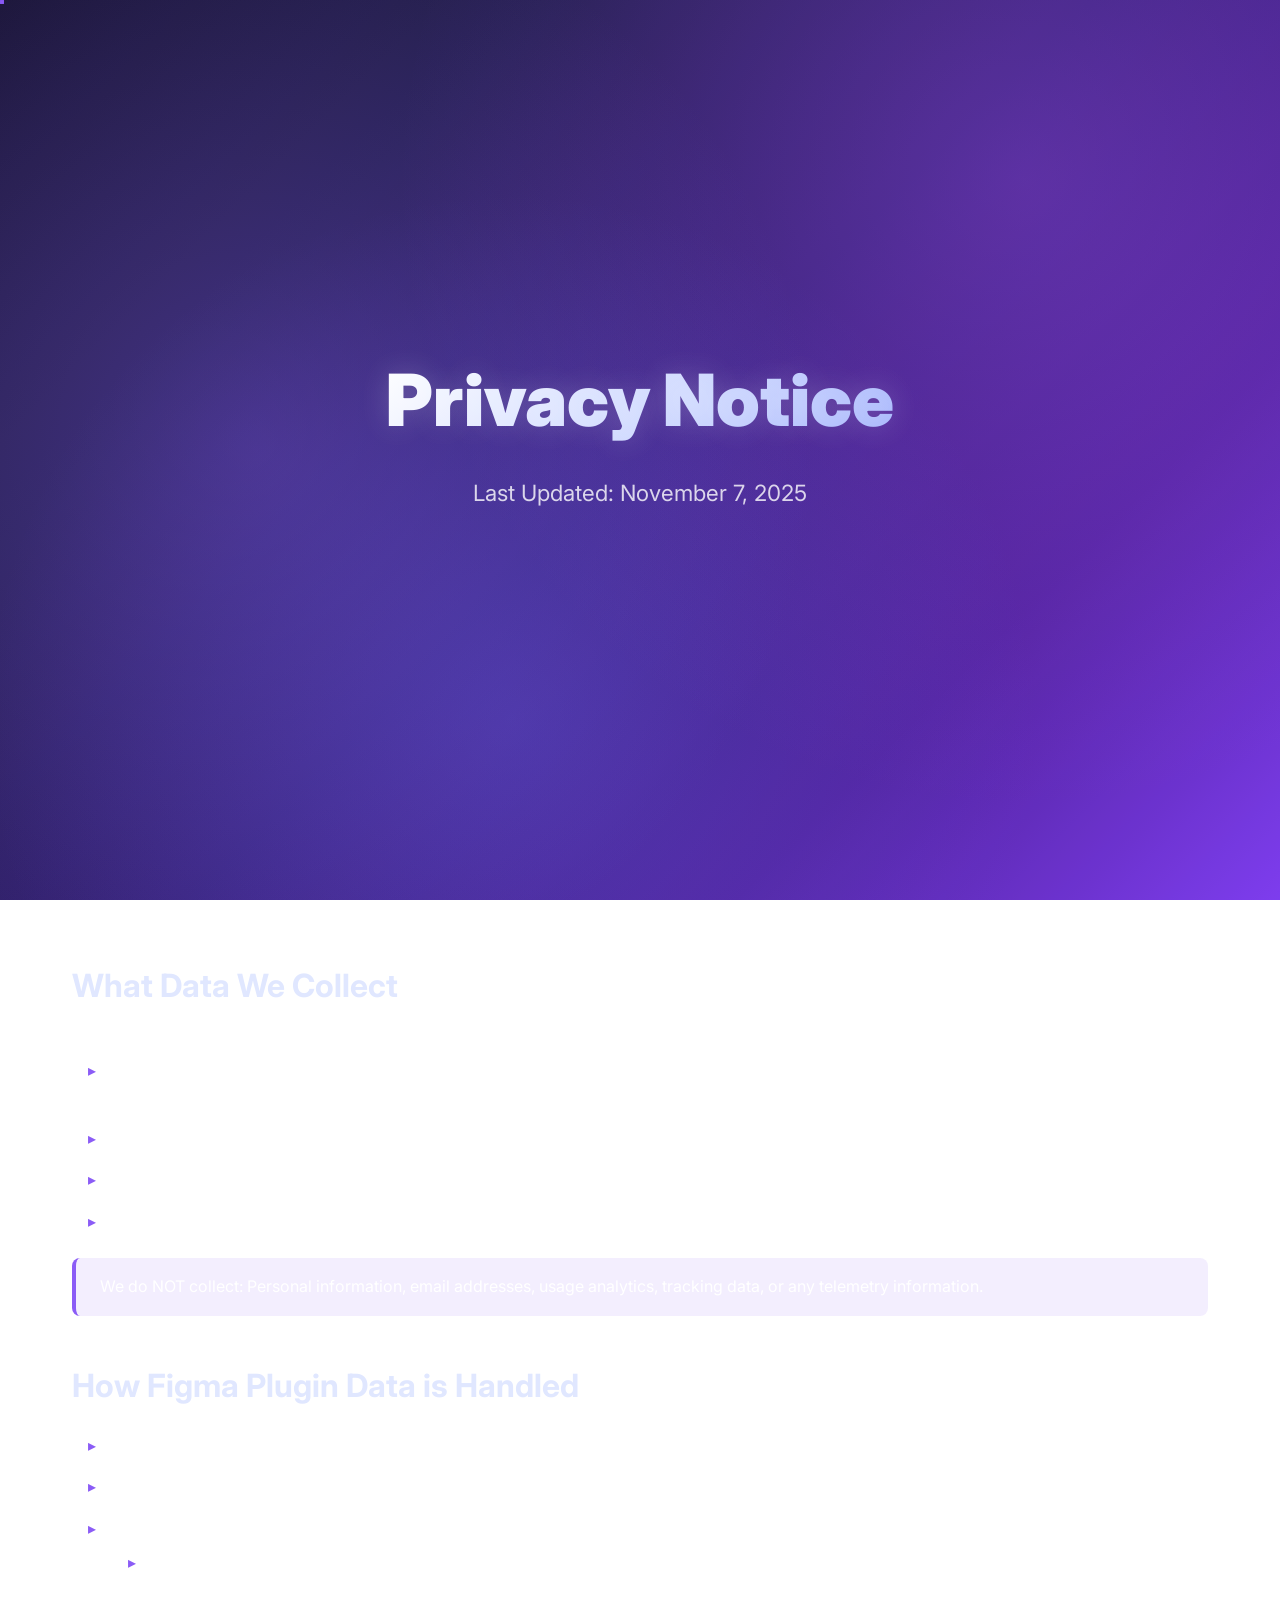
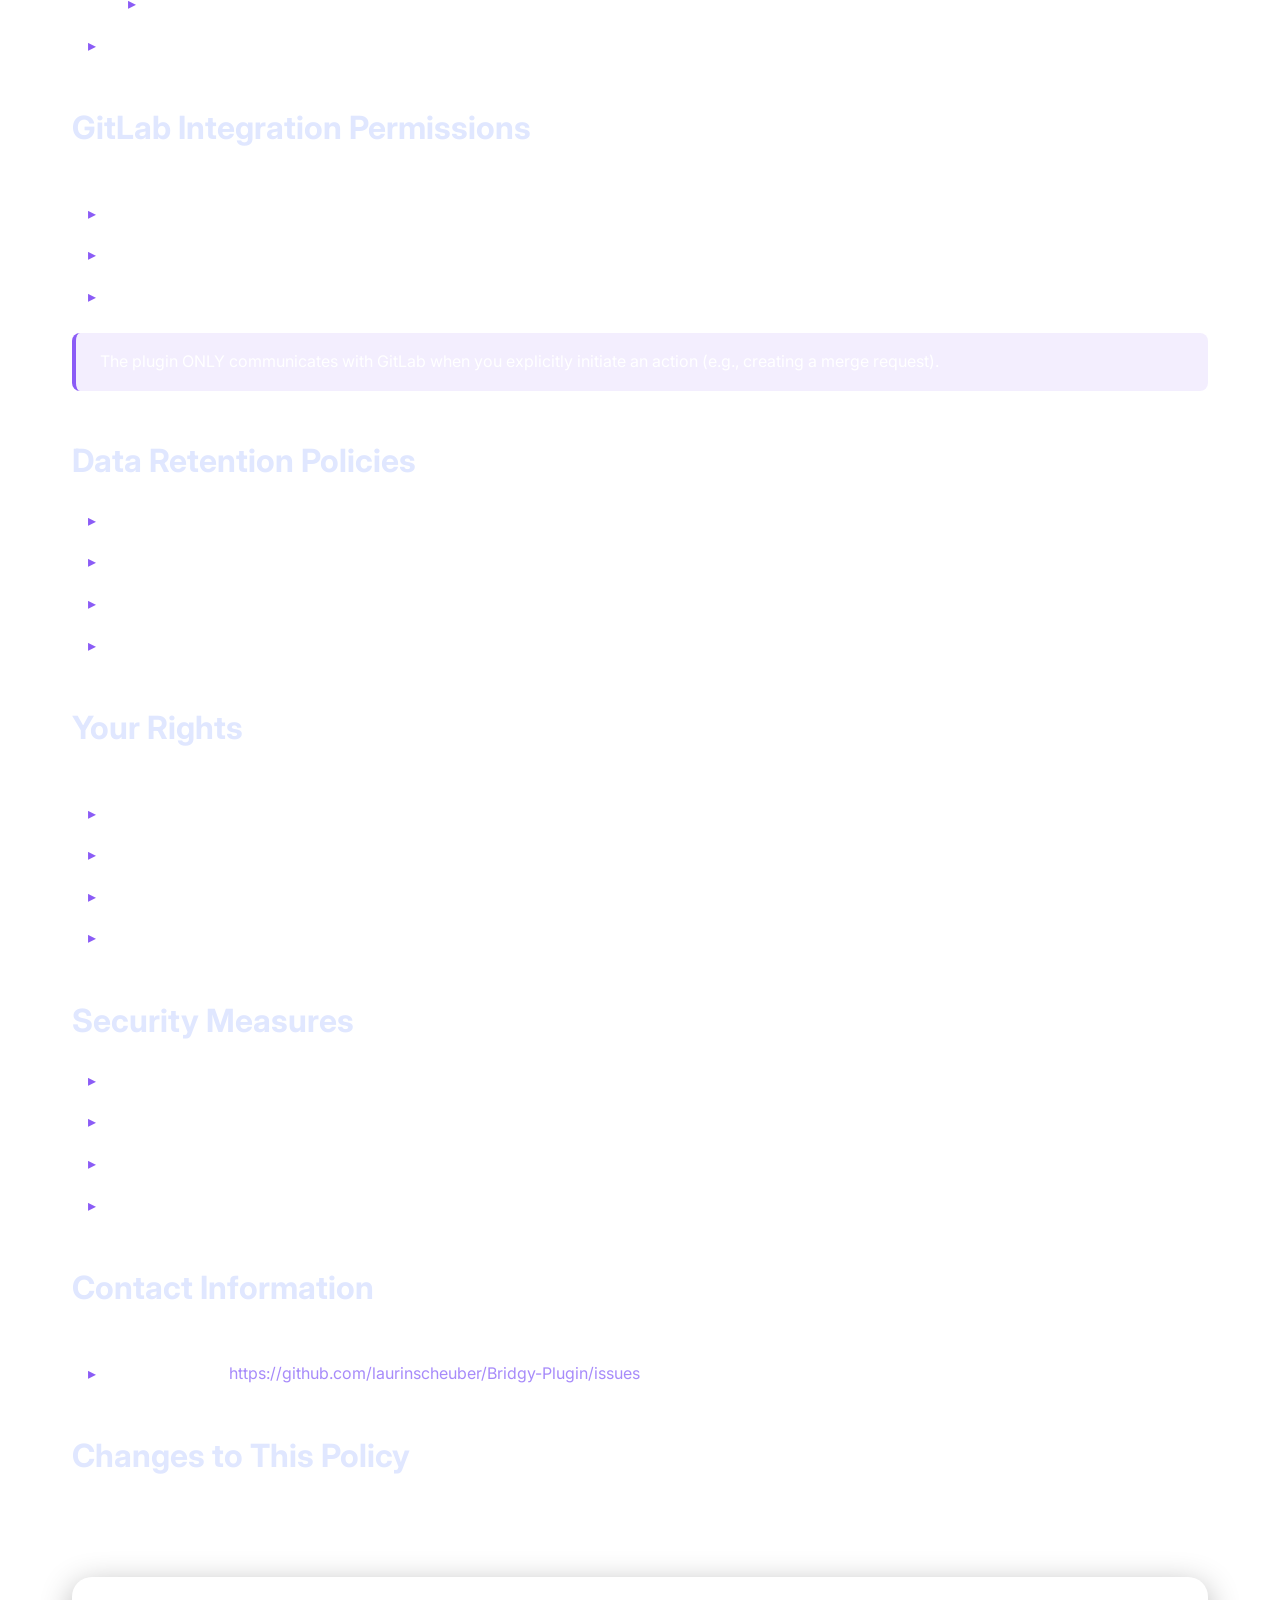
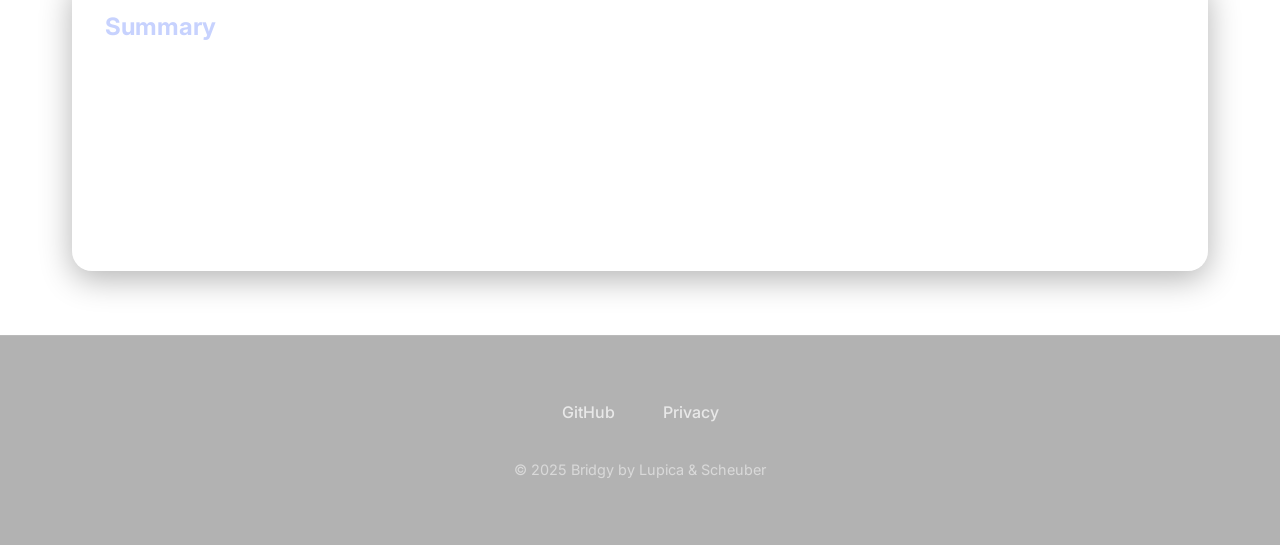
==== commit a68e6a36: "Improve link visibility in privacy policy Add bright purple styling (#a78bfa) for better contrast ag" ====
--- a/privacy-policy.html
+++ b/privacy-policy.html
@@ -1,4 +1,4 @@
 <!DOCTYPE html><html lang="en"> <head><meta charset="UTF-8"><meta name="viewport" content="width=device-width, initial-scale=1.0"><title>Privacy Policy - Bridgy</title><meta name="description" content="Privacy policy for Bridgy - Learn how we handle your data in our Figma to code automation plugin"><meta name="keywords" content="Figma Plugin, Design to Code, Automated UI Engineering, Design Tokens, Git Integration, Tailwind Export, Design Handoff, UI Automation"><meta name="author" content="Lupica & Scheuber"><meta name="robots" content="index, follow"><link rel="canonical" href="https://bridgy.dev/privacy-policy/"><!-- Open Graph / Facebook --><meta property="og:type" content="website"><meta property="og:url" content="https://bridgy.dev/privacy-policy/"><meta property="og:title" content="Privacy Policy - Bridgy"><meta property="og:description" content="Privacy policy for Bridgy - Learn how we handle your data in our Figma to code automation plugin"><meta property="og:image" content="https://bridgy.dev/og-image.svg"><meta property="og:site_name" content="Bridgy"><!-- Twitter --><meta property="twitter:card" content="summary_large_image"><meta property="twitter:title" content="Privacy Policy - Bridgy"><meta property="twitter:description" content="Privacy policy for Bridgy - Learn how we handle your data in our Figma to code automation plugin"><meta property="twitter:image" content="https://bridgy.dev/og-image.svg"><!-- Additional SEO --><meta name="theme-color" content="#8b5cf6"><link rel="icon" type="image/svg+xml" href="/favicon.svg"><link rel="manifest" href="/manifest.json"><!-- Fonts --><link rel="preconnect" href="https://fonts.googleapis.com"><link rel="preconnect" href="https://fonts.gstatic.com" crossorigin><link href="https://fonts.googleapis.com/css2?family=Inter:wght@300;400;500;600;700;800;900&display=swap" rel="stylesheet"><link rel="stylesheet" href="/_astro/index.Dl9SPty_.css">
-<style>.privacy-hero[data-astro-cid-3llnt6j6]{padding:4rem 0;background:#8b5cf61a}.privacy-content[data-astro-cid-3llnt6j6]{padding:4rem 0}.privacy-section[data-astro-cid-3llnt6j6]{margin-bottom:3rem}.privacy-section[data-astro-cid-3llnt6j6] h2[data-astro-cid-3llnt6j6]{font-size:2rem;margin-bottom:1.5rem;color:#e0e7ff}.privacy-section[data-astro-cid-3llnt6j6] ul[data-astro-cid-3llnt6j6]{list-style:none;padding-left:1rem}.privacy-section[data-astro-cid-3llnt6j6] li[data-astro-cid-3llnt6j6]{margin-bottom:1rem;position:relative;padding-left:1.5rem}.privacy-section[data-astro-cid-3llnt6j6] li[data-astro-cid-3llnt6j6]:before{content:"▸";position:absolute;left:0;color:#8b5cf6}.privacy-section[data-astro-cid-3llnt6j6] ul[data-astro-cid-3llnt6j6] ul[data-astro-cid-3llnt6j6]{margin-top:.5rem}.privacy-highlight[data-astro-cid-3llnt6j6]{background:#8b5cf61a;border-left:4px solid #8b5cf6;padding:1rem 1.5rem;margin:1.5rem 0;border-radius:8px}.privacy-summary[data-astro-cid-3llnt6j6]{margin-top:3rem;padding:2rem}.privacy-summary[data-astro-cid-3llnt6j6] h3[data-astro-cid-3llnt6j6]{font-size:1.5rem;margin-bottom:1rem;color:#c7d2fe}
+<style>.privacy-hero[data-astro-cid-3llnt6j6]{padding:4rem 0;background:#8b5cf61a}.privacy-content[data-astro-cid-3llnt6j6]{padding:4rem 0}.privacy-section[data-astro-cid-3llnt6j6]{margin-bottom:3rem}.privacy-section[data-astro-cid-3llnt6j6] h2[data-astro-cid-3llnt6j6]{font-size:2rem;margin-bottom:1.5rem;color:#e0e7ff}.privacy-section[data-astro-cid-3llnt6j6] ul[data-astro-cid-3llnt6j6]{list-style:none;padding-left:1rem}.privacy-section[data-astro-cid-3llnt6j6] li[data-astro-cid-3llnt6j6]{margin-bottom:1rem;position:relative;padding-left:1.5rem}.privacy-section[data-astro-cid-3llnt6j6] li[data-astro-cid-3llnt6j6]:before{content:"▸";position:absolute;left:0;color:#8b5cf6}.privacy-section[data-astro-cid-3llnt6j6] ul[data-astro-cid-3llnt6j6] ul[data-astro-cid-3llnt6j6]{margin-top:.5rem}.privacy-highlight[data-astro-cid-3llnt6j6]{background:#8b5cf61a;border-left:4px solid #8b5cf6;padding:1rem 1.5rem;margin:1.5rem 0;border-radius:8px}.privacy-summary[data-astro-cid-3llnt6j6]{margin-top:3rem;padding:2rem}.privacy-summary[data-astro-cid-3llnt6j6] h3[data-astro-cid-3llnt6j6]{font-size:1.5rem;margin-bottom:1rem;color:#c7d2fe}.privacy-section[data-astro-cid-3llnt6j6] a[data-astro-cid-3llnt6j6]{color:#a78bfa;text-decoration:none;transition:color .3s ease}.privacy-section[data-astro-cid-3llnt6j6] a[data-astro-cid-3llnt6j6]:hover{color:#c4b5fd;text-decoration:underline}
 </style></head> <body>  <header data-astro-cid-3llnt6j6> <section class="hero privacy-hero" data-astro-cid-3llnt6j6> <div class="container" data-astro-cid-3llnt6j6> <div class="hero-content" data-astro-cid-3llnt6j6> <h1 class="hero-title" data-astro-cid-3llnt6j6>Privacy Notice</h1> <p class="hero-subtitle" data-astro-cid-3llnt6j6>Last Updated: November 7, 2025</p> </div> </div> </section> </header> <main class="privacy-content" data-astro-cid-3llnt6j6> <div class="container" data-astro-cid-3llnt6j6> <section class="privacy-section" data-astro-cid-3llnt6j6> <h2 data-astro-cid-3llnt6j6>What Data We Collect</h2> <p data-astro-cid-3llnt6j6>Our Figma plugin collects minimal data necessary for its functionality:</p> <ul data-astro-cid-3llnt6j6> <li data-astro-cid-3llnt6j6><strong data-astro-cid-3llnt6j6>Design Data:</strong> CSS variables, component information, text elements, and node properties from your Figma designs - all processed locally within your browser</li> <li data-astro-cid-3llnt6j6><strong data-astro-cid-3llnt6j6>GitLab Integration Settings:</strong> Project ID, repository URL, file paths, and branch names you provide</li> <li data-astro-cid-3llnt6j6><strong data-astro-cid-3llnt6j6>Authentication Token:</strong> Your GitLab personal access token (encrypted before storage)</li> <li data-astro-cid-3llnt6j6><strong data-astro-cid-3llnt6j6>Settings Preferences:</strong> Your configuration choices for the plugin</li> </ul> <p class="privacy-highlight" data-astro-cid-3llnt6j6>We do NOT collect: Personal information, email addresses, usage analytics, tracking data, or any telemetry information.</p> </section> <section class="privacy-section" data-astro-cid-3llnt6j6> <h2 data-astro-cid-3llnt6j6>How Figma Plugin Data is Handled</h2> <ul data-astro-cid-3llnt6j6> <li data-astro-cid-3llnt6j6>All design data extraction and processing happens locally in your browser</li> <li data-astro-cid-3llnt6j6>No design data is transmitted to external servers</li> <li data-astro-cid-3llnt6j6>Settings can be stored in two ways:
 <ul data-astro-cid-3llnt6j6> <li data-astro-cid-3llnt6j6><strong data-astro-cid-3llnt6j6>Personal Storage:</strong> Private to you, not shared with team members</li> <li data-astro-cid-3llnt6j6><strong data-astro-cid-3llnt6j6>Document Storage:</strong> Can be shared with team members (you choose)</li> </ul> </li> <li data-astro-cid-3llnt6j6>All caches are temporary and cleared automatically after 5-10 minutes</li> </ul> </section> <section class="privacy-section" data-astro-cid-3llnt6j6> <h2 data-astro-cid-3llnt6j6>GitLab Integration Permissions</h2> <p data-astro-cid-3llnt6j6>When you connect to GitLab, the plugin requires:</p> <ul data-astro-cid-3llnt6j6> <li data-astro-cid-3llnt6j6><strong data-astro-cid-3llnt6j6>API Access:</strong> Using your personal access token</li> <li data-astro-cid-3llnt6j6><strong data-astro-cid-3llnt6j6>Repository Write Access:</strong> To create commits, branches, and merge requests</li> <li data-astro-cid-3llnt6j6><strong data-astro-cid-3llnt6j6>Repository Read Access:</strong> To verify project information and file paths</li> </ul> <p class="privacy-highlight" data-astro-cid-3llnt6j6>The plugin ONLY communicates with GitLab when you explicitly initiate an action (e.g., creating a merge request).</p> </section> <section class="privacy-section" data-astro-cid-3llnt6j6> <h2 data-astro-cid-3llnt6j6>Data Retention Policies</h2> <ul data-astro-cid-3llnt6j6> <li data-astro-cid-3llnt6j6><strong data-astro-cid-3llnt6j6>Temporary Caches:</strong> Automatically cleared after 5-10 minutes</li> <li data-astro-cid-3llnt6j6><strong data-astro-cid-3llnt6j6>Stored Settings:</strong> Retained until you manually clear them</li> <li data-astro-cid-3llnt6j6><strong data-astro-cid-3llnt6j6>Error Logs:</strong> Kept in memory only (maximum 100 entries, not persisted)</li> <li data-astro-cid-3llnt6j6><strong data-astro-cid-3llnt6j6>No Long-term Storage:</strong> We don't maintain any databases or external storage</li> </ul> </section> <section class="privacy-section" data-astro-cid-3llnt6j6> <h2 data-astro-cid-3llnt6j6>Your Rights</h2> <p data-astro-cid-3llnt6j6>You have complete control over your data:</p> <ul data-astro-cid-3llnt6j6> <li data-astro-cid-3llnt6j6><strong data-astro-cid-3llnt6j6>Access:</strong> View all stored settings directly in the plugin interface</li> <li data-astro-cid-3llnt6j6><strong data-astro-cid-3llnt6j6>Deletion:</strong> Clear all data instantly using the "Reset All Settings" option</li> <li data-astro-cid-3llnt6j6><strong data-astro-cid-3llnt6j6>Portability:</strong> Export your generated CSS/code at any time</li> <li data-astro-cid-3llnt6j6><strong data-astro-cid-3llnt6j6>Control:</strong> Choose whether to save tokens and share settings with your team</li> </ul> </section> <section class="privacy-section" data-astro-cid-3llnt6j6> <h2 data-astro-cid-3llnt6j6>Security Measures</h2> <ul data-astro-cid-3llnt6j6> <li data-astro-cid-3llnt6j6>GitLab tokens are encrypted using Web Crypto API before storage</li> <li data-astro-cid-3llnt6j6>Input validation prevents injection attacks</li> <li data-astro-cid-3llnt6j6>Sensitive information is removed from error messages</li> <li data-astro-cid-3llnt6j6>All operations have timeout protection</li> </ul> </section> <section class="privacy-section" data-astro-cid-3llnt6j6> <h2 data-astro-cid-3llnt6j6>Contact Information</h2> <p data-astro-cid-3llnt6j6>For privacy-related questions or concerns:</p> <ul data-astro-cid-3llnt6j6> <li data-astro-cid-3llnt6j6><strong data-astro-cid-3llnt6j6>GitHub Issues:</strong> <a href="https://github.com/laurinscheuber/Bridgy-Plugin/issues" data-astro-cid-3llnt6j6>https://github.com/laurinscheuber/Bridgy-Plugin/issues</a></li> </ul> </section> <section class="privacy-section" data-astro-cid-3llnt6j6> <h2 data-astro-cid-3llnt6j6>Changes to This Policy</h2> <p data-astro-cid-3llnt6j6>We will notify users of any material changes to this privacy notice through the plugin interface or our website.</p> </section> <div class="privacy-summary glass-morph" data-astro-cid-3llnt6j6> <h3 data-astro-cid-3llnt6j6>Summary</h3> <p data-astro-cid-3llnt6j6>This privacy notice reflects that your plugin:</p> <ul data-astro-cid-3llnt6j6> <li data-astro-cid-3llnt6j6>Operates with minimal data collection</li> <li data-astro-cid-3llnt6j6>Processes everything locally</li> <li data-astro-cid-3llnt6j6>Only communicates with GitLab (when user-initiated)</li> <li data-astro-cid-3llnt6j6>Provides full user control over data</li> <li data-astro-cid-3llnt6j6>Implements security best practices</li> <li data-astro-cid-3llnt6j6>Contains no tracking or analytics</li> </ul> </div> </div> </main>  <footer class="footer"> <div class="container"> <div class="footer-content"> <div class="footer-links"> <a href="https://github.com/lupica-scheuber/bridgy">GitHub</a> <a href="/privacy-policy">Privacy</a> </div> <p class="footer-text">© 2025 Bridgy by Lupica & Scheuber</p> </div> </div> </footer> <script src="/script.js"></script> </body> </html>  
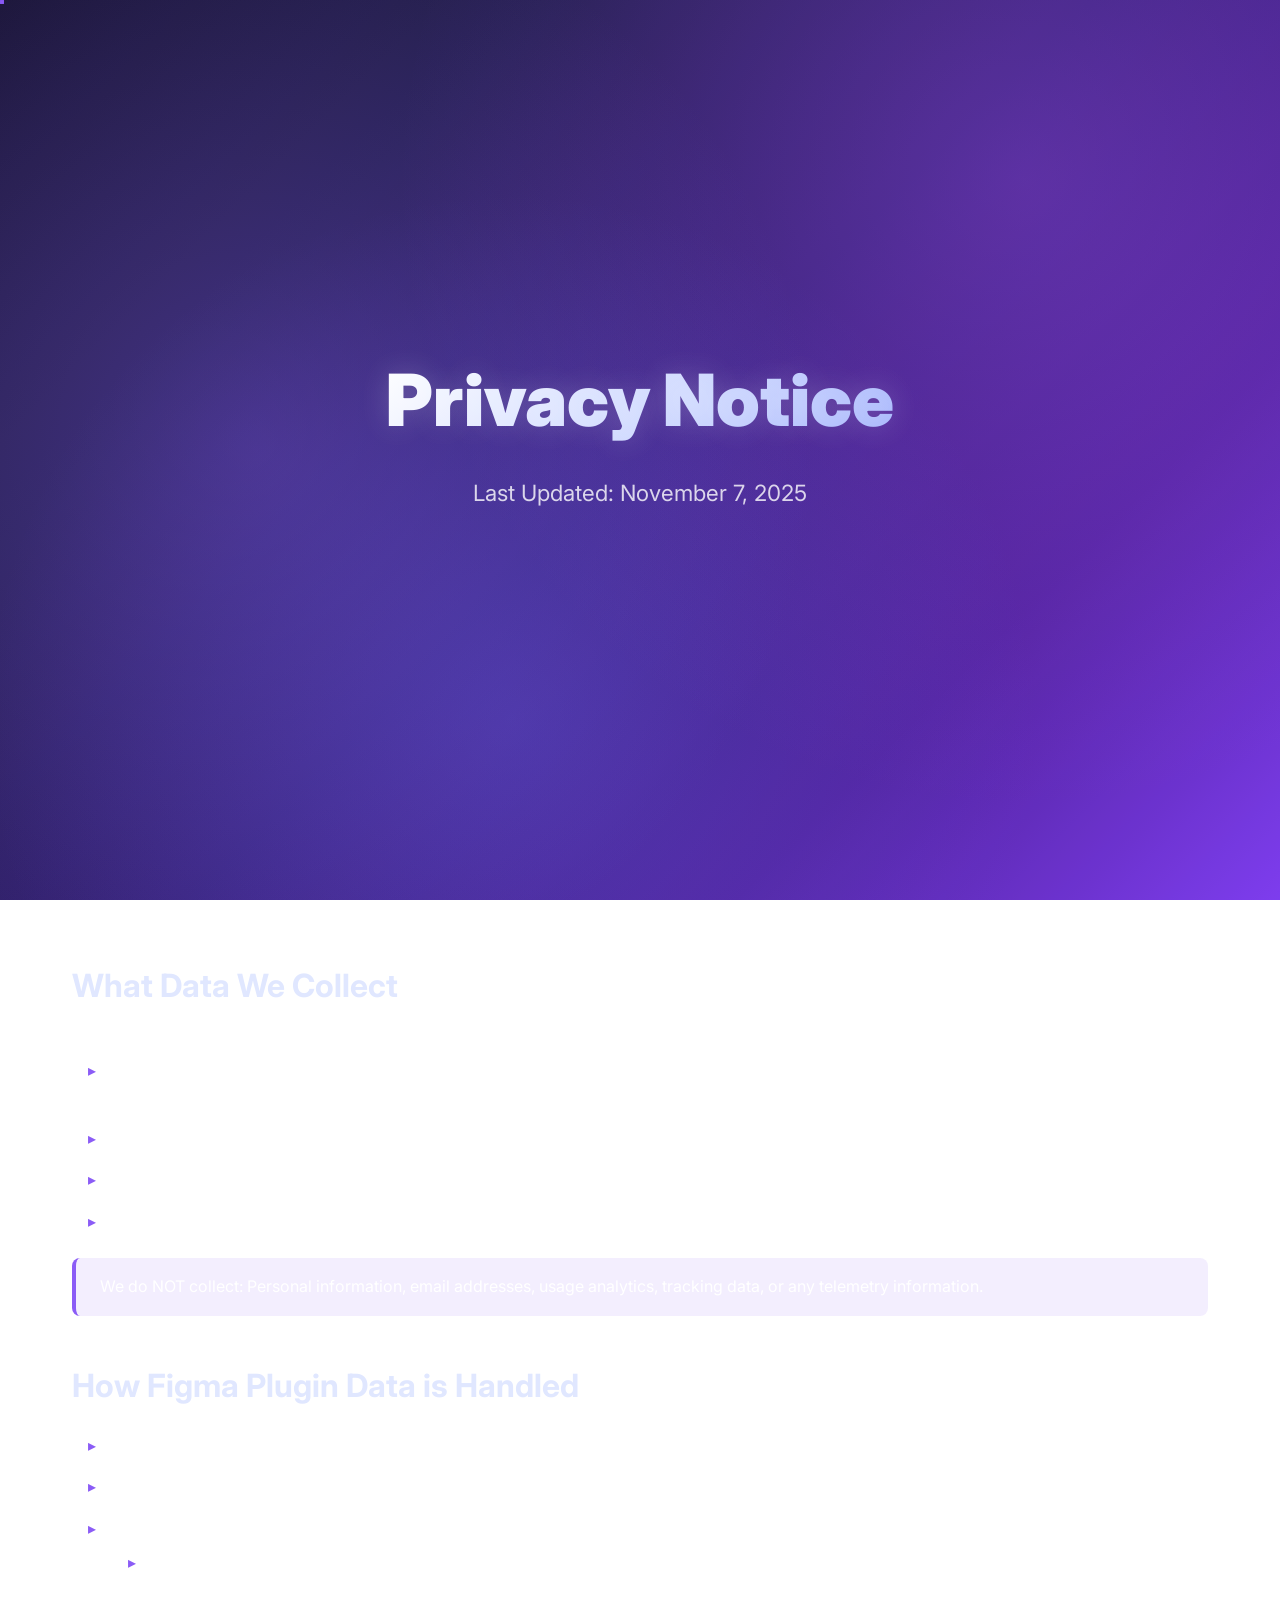
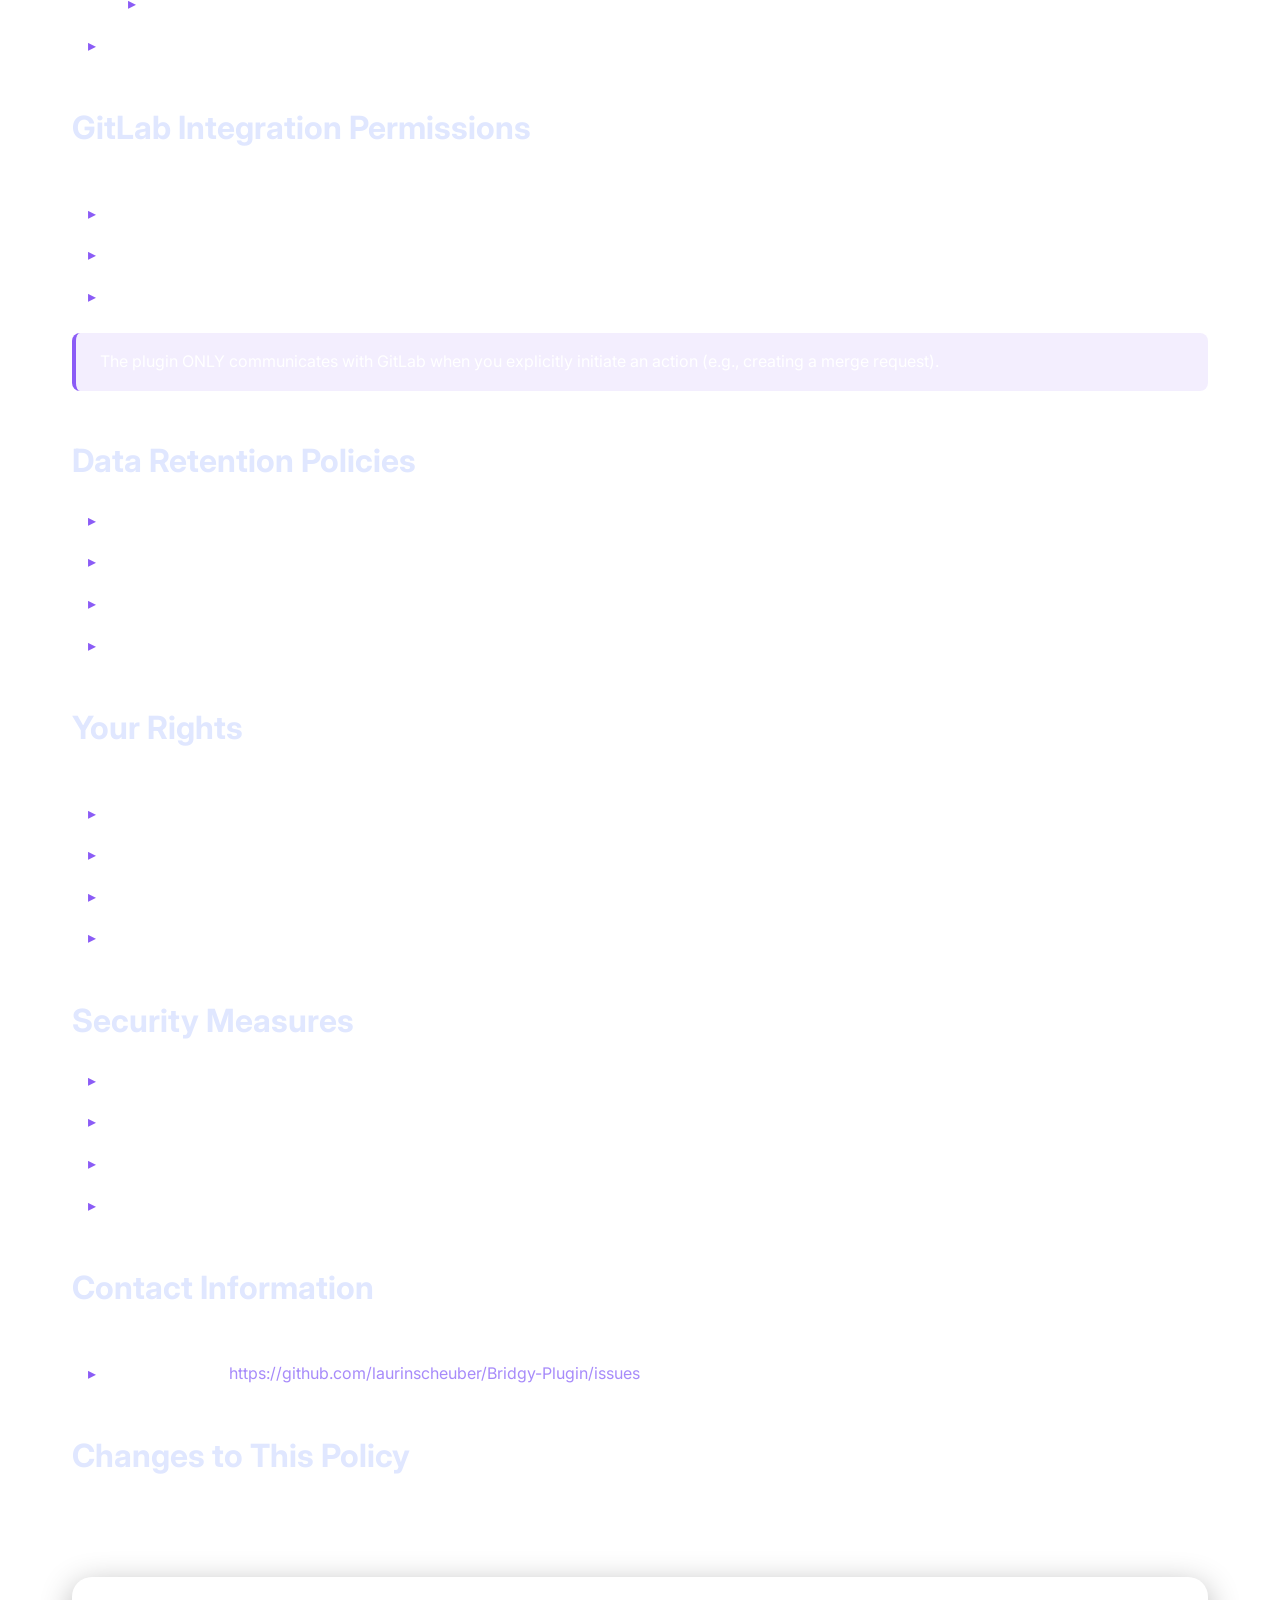
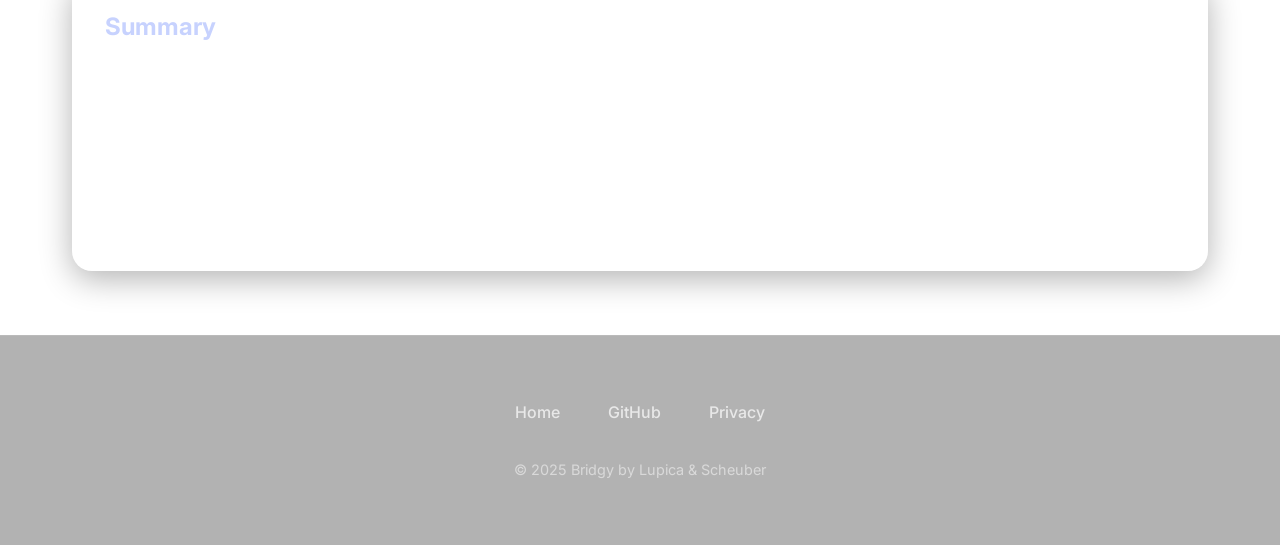
==== commit f513df1d: "Fix navigation and GitHub repository links - Add Home link to privacy policy footer for better navig" ====
--- a/privacy-policy.html
+++ b/privacy-policy.html
@@ -1,4 +1,4 @@
 <!DOCTYPE html><html lang="en"> <head><meta charset="UTF-8"><meta name="viewport" content="width=device-width, initial-scale=1.0"><title>Privacy Policy - Bridgy</title><meta name="description" content="Privacy policy for Bridgy - Learn how we handle your data in our Figma to code automation plugin"><meta name="keywords" content="Figma Plugin, Design to Code, Automated UI Engineering, Design Tokens, Git Integration, Tailwind Export, Design Handoff, UI Automation"><meta name="author" content="Lupica & Scheuber"><meta name="robots" content="index, follow"><link rel="canonical" href="https://bridgy.dev/privacy-policy/"><!-- Open Graph / Facebook --><meta property="og:type" content="website"><meta property="og:url" content="https://bridgy.dev/privacy-policy/"><meta property="og:title" content="Privacy Policy - Bridgy"><meta property="og:description" content="Privacy policy for Bridgy - Learn how we handle your data in our Figma to code automation plugin"><meta property="og:image" content="https://bridgy.dev/og-image.svg"><meta property="og:site_name" content="Bridgy"><!-- Twitter --><meta property="twitter:card" content="summary_large_image"><meta property="twitter:title" content="Privacy Policy - Bridgy"><meta property="twitter:description" content="Privacy policy for Bridgy - Learn how we handle your data in our Figma to code automation plugin"><meta property="twitter:image" content="https://bridgy.dev/og-image.svg"><!-- Additional SEO --><meta name="theme-color" content="#8b5cf6"><link rel="icon" type="image/svg+xml" href="/favicon.svg"><link rel="manifest" href="/manifest.json"><!-- Fonts --><link rel="preconnect" href="https://fonts.googleapis.com"><link rel="preconnect" href="https://fonts.gstatic.com" crossorigin><link href="https://fonts.googleapis.com/css2?family=Inter:wght@300;400;500;600;700;800;900&display=swap" rel="stylesheet"><link rel="stylesheet" href="/_astro/index.Dl9SPty_.css">
 <style>.privacy-hero[data-astro-cid-3llnt6j6]{padding:4rem 0;background:#8b5cf61a}.privacy-content[data-astro-cid-3llnt6j6]{padding:4rem 0}.privacy-section[data-astro-cid-3llnt6j6]{margin-bottom:3rem}.privacy-section[data-astro-cid-3llnt6j6] h2[data-astro-cid-3llnt6j6]{font-size:2rem;margin-bottom:1.5rem;color:#e0e7ff}.privacy-section[data-astro-cid-3llnt6j6] ul[data-astro-cid-3llnt6j6]{list-style:none;padding-left:1rem}.privacy-section[data-astro-cid-3llnt6j6] li[data-astro-cid-3llnt6j6]{margin-bottom:1rem;position:relative;padding-left:1.5rem}.privacy-section[data-astro-cid-3llnt6j6] li[data-astro-cid-3llnt6j6]:before{content:"▸";position:absolute;left:0;color:#8b5cf6}.privacy-section[data-astro-cid-3llnt6j6] ul[data-astro-cid-3llnt6j6] ul[data-astro-cid-3llnt6j6]{margin-top:.5rem}.privacy-highlight[data-astro-cid-3llnt6j6]{background:#8b5cf61a;border-left:4px solid #8b5cf6;padding:1rem 1.5rem;margin:1.5rem 0;border-radius:8px}.privacy-summary[data-astro-cid-3llnt6j6]{margin-top:3rem;padding:2rem}.privacy-summary[data-astro-cid-3llnt6j6] h3[data-astro-cid-3llnt6j6]{font-size:1.5rem;margin-bottom:1rem;color:#c7d2fe}.privacy-section[data-astro-cid-3llnt6j6] a[data-astro-cid-3llnt6j6]{color:#a78bfa;text-decoration:none;transition:color .3s ease}.privacy-section[data-astro-cid-3llnt6j6] a[data-astro-cid-3llnt6j6]:hover{color:#c4b5fd;text-decoration:underline}
 </style></head> <body>  <header data-astro-cid-3llnt6j6> <section class="hero privacy-hero" data-astro-cid-3llnt6j6> <div class="container" data-astro-cid-3llnt6j6> <div class="hero-content" data-astro-cid-3llnt6j6> <h1 class="hero-title" data-astro-cid-3llnt6j6>Privacy Notice</h1> <p class="hero-subtitle" data-astro-cid-3llnt6j6>Last Updated: November 7, 2025</p> </div> </div> </section> </header> <main class="privacy-content" data-astro-cid-3llnt6j6> <div class="container" data-astro-cid-3llnt6j6> <section class="privacy-section" data-astro-cid-3llnt6j6> <h2 data-astro-cid-3llnt6j6>What Data We Collect</h2> <p data-astro-cid-3llnt6j6>Our Figma plugin collects minimal data necessary for its functionality:</p> <ul data-astro-cid-3llnt6j6> <li data-astro-cid-3llnt6j6><strong data-astro-cid-3llnt6j6>Design Data:</strong> CSS variables, component information, text elements, and node properties from your Figma designs - all processed locally within your browser</li> <li data-astro-cid-3llnt6j6><strong data-astro-cid-3llnt6j6>GitLab Integration Settings:</strong> Project ID, repository URL, file paths, and branch names you provide</li> <li data-astro-cid-3llnt6j6><strong data-astro-cid-3llnt6j6>Authentication Token:</strong> Your GitLab personal access token (encrypted before storage)</li> <li data-astro-cid-3llnt6j6><strong data-astro-cid-3llnt6j6>Settings Preferences:</strong> Your configuration choices for the plugin</li> </ul> <p class="privacy-highlight" data-astro-cid-3llnt6j6>We do NOT collect: Personal information, email addresses, usage analytics, tracking data, or any telemetry information.</p> </section> <section class="privacy-section" data-astro-cid-3llnt6j6> <h2 data-astro-cid-3llnt6j6>How Figma Plugin Data is Handled</h2> <ul data-astro-cid-3llnt6j6> <li data-astro-cid-3llnt6j6>All design data extraction and processing happens locally in your browser</li> <li data-astro-cid-3llnt6j6>No design data is transmitted to external servers</li> <li data-astro-cid-3llnt6j6>Settings can be stored in two ways:
-<ul data-astro-cid-3llnt6j6> <li data-astro-cid-3llnt6j6><strong data-astro-cid-3llnt6j6>Personal Storage:</strong> Private to you, not shared with team members</li> <li data-astro-cid-3llnt6j6><strong data-astro-cid-3llnt6j6>Document Storage:</strong> Can be shared with team members (you choose)</li> </ul> </li> <li data-astro-cid-3llnt6j6>All caches are temporary and cleared automatically after 5-10 minutes</li> </ul> </section> <section class="privacy-section" data-astro-cid-3llnt6j6> <h2 data-astro-cid-3llnt6j6>GitLab Integration Permissions</h2> <p data-astro-cid-3llnt6j6>When you connect to GitLab, the plugin requires:</p> <ul data-astro-cid-3llnt6j6> <li data-astro-cid-3llnt6j6><strong data-astro-cid-3llnt6j6>API Access:</strong> Using your personal access token</li> <li data-astro-cid-3llnt6j6><strong data-astro-cid-3llnt6j6>Repository Write Access:</strong> To create commits, branches, and merge requests</li> <li data-astro-cid-3llnt6j6><strong data-astro-cid-3llnt6j6>Repository Read Access:</strong> To verify project information and file paths</li> </ul> <p class="privacy-highlight" data-astro-cid-3llnt6j6>The plugin ONLY communicates with GitLab when you explicitly initiate an action (e.g., creating a merge request).</p> </section> <section class="privacy-section" data-astro-cid-3llnt6j6> <h2 data-astro-cid-3llnt6j6>Data Retention Policies</h2> <ul data-astro-cid-3llnt6j6> <li data-astro-cid-3llnt6j6><strong data-astro-cid-3llnt6j6>Temporary Caches:</strong> Automatically cleared after 5-10 minutes</li> <li data-astro-cid-3llnt6j6><strong data-astro-cid-3llnt6j6>Stored Settings:</strong> Retained until you manually clear them</li> <li data-astro-cid-3llnt6j6><strong data-astro-cid-3llnt6j6>Error Logs:</strong> Kept in memory only (maximum 100 entries, not persisted)</li> <li data-astro-cid-3llnt6j6><strong data-astro-cid-3llnt6j6>No Long-term Storage:</strong> We don't maintain any databases or external storage</li> </ul> </section> <section class="privacy-section" data-astro-cid-3llnt6j6> <h2 data-astro-cid-3llnt6j6>Your Rights</h2> <p data-astro-cid-3llnt6j6>You have complete control over your data:</p> <ul data-astro-cid-3llnt6j6> <li data-astro-cid-3llnt6j6><strong data-astro-cid-3llnt6j6>Access:</strong> View all stored settings directly in the plugin interface</li> <li data-astro-cid-3llnt6j6><strong data-astro-cid-3llnt6j6>Deletion:</strong> Clear all data instantly using the "Reset All Settings" option</li> <li data-astro-cid-3llnt6j6><strong data-astro-cid-3llnt6j6>Portability:</strong> Export your generated CSS/code at any time</li> <li data-astro-cid-3llnt6j6><strong data-astro-cid-3llnt6j6>Control:</strong> Choose whether to save tokens and share settings with your team</li> </ul> </section> <section class="privacy-section" data-astro-cid-3llnt6j6> <h2 data-astro-cid-3llnt6j6>Security Measures</h2> <ul data-astro-cid-3llnt6j6> <li data-astro-cid-3llnt6j6>GitLab tokens are encrypted using Web Crypto API before storage</li> <li data-astro-cid-3llnt6j6>Input validation prevents injection attacks</li> <li data-astro-cid-3llnt6j6>Sensitive information is removed from error messages</li> <li data-astro-cid-3llnt6j6>All operations have timeout protection</li> </ul> </section> <section class="privacy-section" data-astro-cid-3llnt6j6> <h2 data-astro-cid-3llnt6j6>Contact Information</h2> <p data-astro-cid-3llnt6j6>For privacy-related questions or concerns:</p> <ul data-astro-cid-3llnt6j6> <li data-astro-cid-3llnt6j6><strong data-astro-cid-3llnt6j6>GitHub Issues:</strong> <a href="https://github.com/laurinscheuber/Bridgy-Plugin/issues" data-astro-cid-3llnt6j6>https://github.com/laurinscheuber/Bridgy-Plugin/issues</a></li> </ul> </section> <section class="privacy-section" data-astro-cid-3llnt6j6> <h2 data-astro-cid-3llnt6j6>Changes to This Policy</h2> <p data-astro-cid-3llnt6j6>We will notify users of any material changes to this privacy notice through the plugin interface or our website.</p> </section> <div class="privacy-summary glass-morph" data-astro-cid-3llnt6j6> <h3 data-astro-cid-3llnt6j6>Summary</h3> <p data-astro-cid-3llnt6j6>This privacy notice reflects that your plugin:</p> <ul data-astro-cid-3llnt6j6> <li data-astro-cid-3llnt6j6>Operates with minimal data collection</li> <li data-astro-cid-3llnt6j6>Processes everything locally</li> <li data-astro-cid-3llnt6j6>Only communicates with GitLab (when user-initiated)</li> <li data-astro-cid-3llnt6j6>Provides full user control over data</li> <li data-astro-cid-3llnt6j6>Implements security best practices</li> <li data-astro-cid-3llnt6j6>Contains no tracking or analytics</li> </ul> </div> </div> </main>  <footer class="footer"> <div class="container"> <div class="footer-content"> <div class="footer-links"> <a href="https://github.com/lupica-scheuber/bridgy">GitHub</a> <a href="/privacy-policy">Privacy</a> </div> <p class="footer-text">© 2025 Bridgy by Lupica & Scheuber</p> </div> </div> </footer> <script src="/script.js"></script> </body> </html>  +<ul data-astro-cid-3llnt6j6> <li data-astro-cid-3llnt6j6><strong data-astro-cid-3llnt6j6>Personal Storage:</strong> Private to you, not shared with team members</li> <li data-astro-cid-3llnt6j6><strong data-astro-cid-3llnt6j6>Document Storage:</strong> Can be shared with team members (you choose)</li> </ul> </li> <li data-astro-cid-3llnt6j6>All caches are temporary and cleared automatically after 5-10 minutes</li> </ul> </section> <section class="privacy-section" data-astro-cid-3llnt6j6> <h2 data-astro-cid-3llnt6j6>GitLab Integration Permissions</h2> <p data-astro-cid-3llnt6j6>When you connect to GitLab, the plugin requires:</p> <ul data-astro-cid-3llnt6j6> <li data-astro-cid-3llnt6j6><strong data-astro-cid-3llnt6j6>API Access:</strong> Using your personal access token</li> <li data-astro-cid-3llnt6j6><strong data-astro-cid-3llnt6j6>Repository Write Access:</strong> To create commits, branches, and merge requests</li> <li data-astro-cid-3llnt6j6><strong data-astro-cid-3llnt6j6>Repository Read Access:</strong> To verify project information and file paths</li> </ul> <p class="privacy-highlight" data-astro-cid-3llnt6j6>The plugin ONLY communicates with GitLab when you explicitly initiate an action (e.g., creating a merge request).</p> </section> <section class="privacy-section" data-astro-cid-3llnt6j6> <h2 data-astro-cid-3llnt6j6>Data Retention Policies</h2> <ul data-astro-cid-3llnt6j6> <li data-astro-cid-3llnt6j6><strong data-astro-cid-3llnt6j6>Temporary Caches:</strong> Automatically cleared after 5-10 minutes</li> <li data-astro-cid-3llnt6j6><strong data-astro-cid-3llnt6j6>Stored Settings:</strong> Retained until you manually clear them</li> <li data-astro-cid-3llnt6j6><strong data-astro-cid-3llnt6j6>Error Logs:</strong> Kept in memory only (maximum 100 entries, not persisted)</li> <li data-astro-cid-3llnt6j6><strong data-astro-cid-3llnt6j6>No Long-term Storage:</strong> We don't maintain any databases or external storage</li> </ul> </section> <section class="privacy-section" data-astro-cid-3llnt6j6> <h2 data-astro-cid-3llnt6j6>Your Rights</h2> <p data-astro-cid-3llnt6j6>You have complete control over your data:</p> <ul data-astro-cid-3llnt6j6> <li data-astro-cid-3llnt6j6><strong data-astro-cid-3llnt6j6>Access:</strong> View all stored settings directly in the plugin interface</li> <li data-astro-cid-3llnt6j6><strong data-astro-cid-3llnt6j6>Deletion:</strong> Clear all data instantly using the "Reset All Settings" option</li> <li data-astro-cid-3llnt6j6><strong data-astro-cid-3llnt6j6>Portability:</strong> Export your generated CSS/code at any time</li> <li data-astro-cid-3llnt6j6><strong data-astro-cid-3llnt6j6>Control:</strong> Choose whether to save tokens and share settings with your team</li> </ul> </section> <section class="privacy-section" data-astro-cid-3llnt6j6> <h2 data-astro-cid-3llnt6j6>Security Measures</h2> <ul data-astro-cid-3llnt6j6> <li data-astro-cid-3llnt6j6>GitLab tokens are encrypted using Web Crypto API before storage</li> <li data-astro-cid-3llnt6j6>Input validation prevents injection attacks</li> <li data-astro-cid-3llnt6j6>Sensitive information is removed from error messages</li> <li data-astro-cid-3llnt6j6>All operations have timeout protection</li> </ul> </section> <section class="privacy-section" data-astro-cid-3llnt6j6> <h2 data-astro-cid-3llnt6j6>Contact Information</h2> <p data-astro-cid-3llnt6j6>For privacy-related questions or concerns:</p> <ul data-astro-cid-3llnt6j6> <li data-astro-cid-3llnt6j6><strong data-astro-cid-3llnt6j6>GitHub Issues:</strong> <a href="https://github.com/laurinscheuber/Bridgy-Plugin/issues" data-astro-cid-3llnt6j6>https://github.com/laurinscheuber/Bridgy-Plugin/issues</a></li> </ul> </section> <section class="privacy-section" data-astro-cid-3llnt6j6> <h2 data-astro-cid-3llnt6j6>Changes to This Policy</h2> <p data-astro-cid-3llnt6j6>We will notify users of any material changes to this privacy notice through the plugin interface or our website.</p> </section> <div class="privacy-summary glass-morph" data-astro-cid-3llnt6j6> <h3 data-astro-cid-3llnt6j6>Summary</h3> <p data-astro-cid-3llnt6j6>This privacy notice reflects that your plugin:</p> <ul data-astro-cid-3llnt6j6> <li data-astro-cid-3llnt6j6>Operates with minimal data collection</li> <li data-astro-cid-3llnt6j6>Processes everything locally</li> <li data-astro-cid-3llnt6j6>Only communicates with GitLab (when user-initiated)</li> <li data-astro-cid-3llnt6j6>Provides full user control over data</li> <li data-astro-cid-3llnt6j6>Implements security best practices</li> <li data-astro-cid-3llnt6j6>Contains no tracking or analytics</li> </ul> </div> </div> </main>  <footer class="footer"> <div class="container"> <div class="footer-content"> <div class="footer-links"> <a href="/">Home</a> <a href="https://github.com/laurinscheuber/Bridgy-Plugin">GitHub</a> <a href="/privacy-policy.html">Privacy</a> </div> <p class="footer-text">© 2025 Bridgy by Lupica & Scheuber</p> </div> </div> </footer> <script src="/script.js"></script> </body> </html>  
